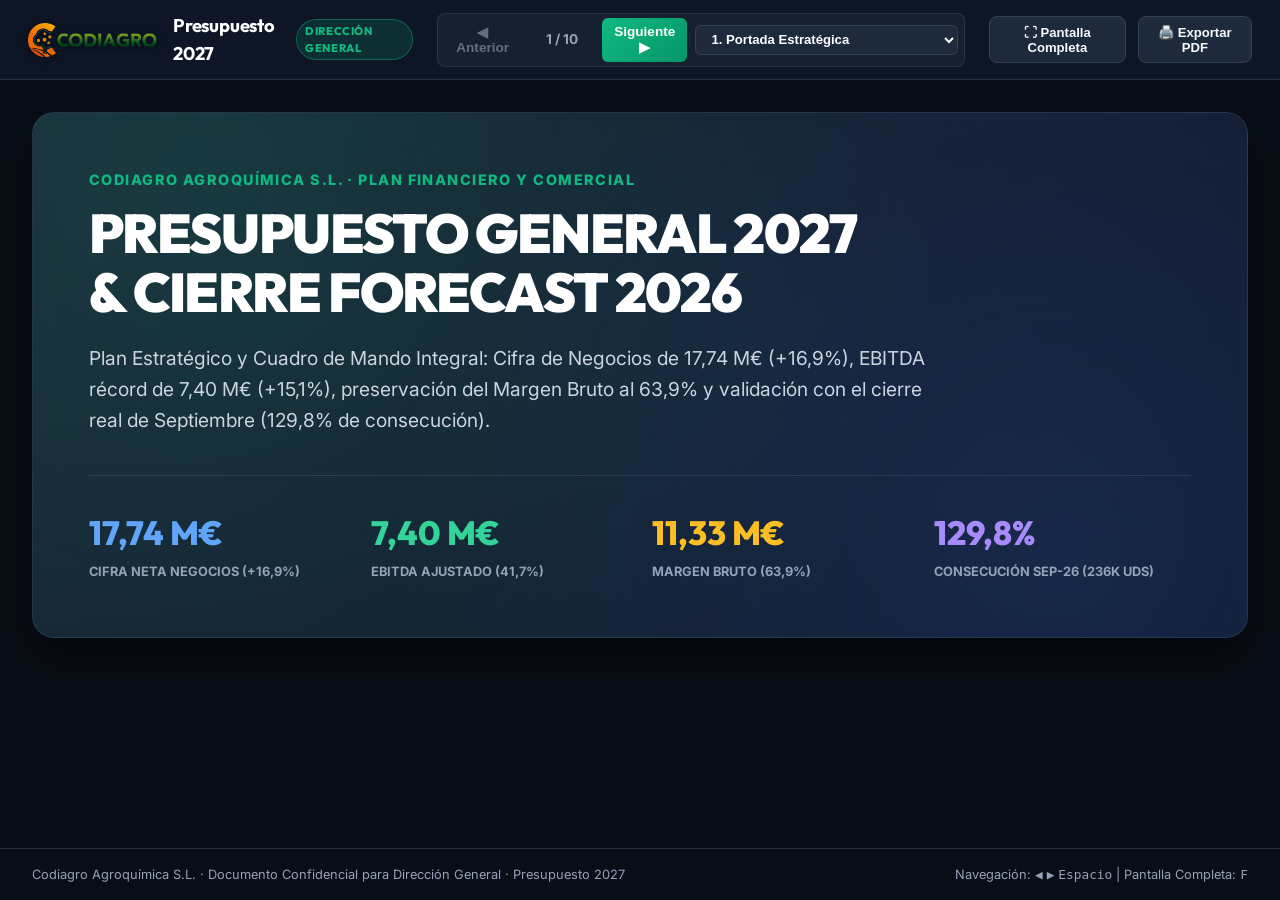
==== presentacion_presupuesto_2027/index.html @ a3226190 "Separar aplicacion de presentacion ejecutiva 2027 en proyecto independiente" ====
<!DOCTYPE html>
<html lang="es">
<head>
  <meta charset="utf-8">
  <meta name="viewport" content="width=device-width, initial-scale=1">
  <title>Codiagro · Presentación Presupuesto Estratégico 2027</title>
  <link rel="preconnect" href="https://fonts.googleapis.com">
  <link rel="preconnect" href="https://fonts.gstatic.com" crossorigin>
  <link href="https://fonts.googleapis.com/css2?family=Inter:wght@400;500;600;700;800&family=Outfit:wght@500;600;700;800;900&display=swap" rel="stylesheet">
  <link rel="stylesheet" href="styles.css">
  <script src="chart.umd.min.js"></script>
  <script>if (typeof Chart === 'undefined') { document.write('<script src="https://cdn.jsdelivr.net/npm/chart.js@4.4.1/dist/chart.umd.min.js"><\/script>'); }</script>
  <script src="presentation_data.js"></script>
</head>
<body>

  <!-- TOP NAVIGATION BAR -->
  <header class="navbar">
    <div class="nav-brand">
      <img src="codiagro_logo.png" alt="Codiagro" class="nav-logo" onerror="this.style.display='none'">
      <div class="nav-title-group">
        <h1>Presupuesto 2027 <span class="badge-tag">Dirección General</span></h1>
      </div>
    </div>

    <!-- SLIDE NAVIGATION CONTROLS -->
    <div class="nav-controls">
      <button class="btn-ctrl" id="btnPrev" onclick="navigateSlide(-1)">◀ Anterior</button>
      <span class="slide-counter" id="slideCounter">1 / 10</span>
      <button class="btn-ctrl btn-ctrl-accent" id="btnNext" onclick="navigateSlide(1)">Siguiente ▶</button>

      <select class="select-jump" id="selectSlide" onchange="goToSlide(parseInt(this.value))">
        <option value="1">1. Portada Estratégica</option>
        <option value="2">2. Resumen Ejecutivo (5 Pilares)</option>
        <option value="3">3. Cuadro P&L (2026 FC vs 2027 B)</option>
        <option value="4">4. Ventas por Comercial</option>
        <option value="5">5. Margen Bruto y COGS</option>
        <option value="6">6. Estructura Personal y OPEX</option>
        <option value="7">7. Conciliación Departamental</option>
        <option value="8">8. Validación Real (Cierre Sep-26)</option>
        <option value="9">9. Simulador de Sensibilidad</option>
        <option value="10">10. Conclusiones y Acuerdos</option>
      </select>
    </div>

    <!-- ACTIONS -->
    <div class="nav-actions">
      <button class="btn-action" onclick="toggleFullscreen()" title="Pantalla Completa (F)">⛶ Pantalla Completa</button>
      <button class="btn-action" onclick="window.print()" title="Imprimir / Guardar en PDF">🖨️ Exportar PDF</button>
    </div>
  </header>

  <!-- PRESENTATION MAIN STAGE -->
  <main class="presentation-container">

    <!-- ============================================== -->
    <!-- SLIDE 1: PORTADA -->
    <!-- ============================================== -->
    <section class="slide active" id="slide-1">
      <div class="hero-card">
        <div class="hero-kicker">Codiagro Agroquímica S.L. · Plan Financiero y Comercial</div>
        <h1 class="hero-title">PRESUPUESTO GENERAL 2027<br>& CIERRE FORECAST 2026</h1>
        <p class="hero-lead">
          Plan Estratégico y Cuadro de Mando Integral: Cifra de Negocios de 17,74 M€ (+16,9%), EBITDA récord de 7,40 M€ (+15,1%), preservación del Margen Bruto al 63,9% y validación con el cierre real de Septiembre (129,8% de consecución).
        </p>

        <div class="hero-stats">
          <div>
            <div class="stat-val" style="color: #60a5fa;">17,74 M€</div>
            <div class="stat-lbl">Cifra Neta Negocios (+16,9%)</div>
          </div>
          <div>
            <div class="stat-val" style="color: #34d399;">7,40 M€</div>
            <div class="stat-lbl">EBITDA Ajustado (41,7%)</div>
          </div>
          <div>
            <div class="stat-val" style="color: #fbbf24;">11,33 M€</div>
            <div class="stat-lbl">Margen Bruto (63,9%)</div>
          </div>
          <div>
            <div class="stat-val" style="color: #a78bfa;">129,8%</div>
            <div class="stat-lbl">Consecución Sep-26 (236k uds)</div>
          </div>
        </div>
      </div>
    </section>

    <!-- ============================================== -->
    <!-- SLIDE 2: RESUMEN EJECUTIVO (LOS 5 PILARES) -->
    <!-- ============================================== -->
    <section class="slide" id="slide-2">
      <div class="slide-header">
        <div class="slide-tagline">Síntesis Estratégica</div>
        <h2 class="slide-title">Los 5 Pilares del Presupuesto 2027</h2>
        <p class="slide-subtitle">Fundamentos del plan sometido a revisión y ratificación de Dirección General.</p>
      </div>

      <div class="grid-5">
        <div class="card highlight-blue">
          <div class="card-top">
            <span class="card-kicker">1. Crecimiento Top-Line</span>
          </div>
          <div class="card-number" style="color: #60a5fa;">17,74 M€</div>
          <span class="card-badge badge-blue">+16,9% (+2,56 M€)</span>
          <p class="card-text">
            Impulsado por mayor volumen (+10,3% en unidades) y mejora del mix hacia formulaciones bioestimulantes de alto valor añadido.
          </p>
        </div>

        <div class="card highlight-green">
          <div class="card-top">
            <span class="card-kicker">2. EBITDA Récord</span>
          </div>
          <div class="card-number" style="color: #34d399;">7,40 M€</div>
          <span class="card-badge badge-green">41,7% Margen</span>
          <p class="card-text">
            Beneficio operativo récord (+972 k€ vs 2026), blindando un margen operativo superior al 41% de ventas a pesar del contexto inflacionario.
          </p>
        </div>

        <div class="card highlight-amber">
          <div class="card-top">
            <span class="card-kicker">3. Margen Bruto Fuerte</span>
          </div>
          <div class="card-number" style="color: #fbbf24;">63,9%</div>
          <span class="card-badge badge-yellow">11,33 M€ Bruto</span>
          <p class="card-text">
            Absorción íntegra de la inflación de materias primas químicas (+4,5%) gracias a economías de escala y contratos marco de aprovisionamiento.
          </p>
        </div>

        <div class="card highlight-blue">
          <div class="card-top">
            <span class="card-kicker">4. Eficiencia Salarial</span>
          </div>
          <div class="card-number">12,6%</div>
          <span class="card-badge badge-blue">Personal/Ventas</span>
          <p class="card-text">
            Masa salarial (2,23 M€) con refuerzo comercial y fabril, mejorando su productividad al reducir su peso s/ventas del 13,2% (2026) al 12,6%.
          </p>
        </div>

        <div class="card highlight-green">
          <div class="card-top">
            <span class="card-kicker">5. Tracción Inmediata</span>
          </div>
          <div class="card-number" style="color: #34d399;">129,8%</div>
          <span class="card-badge badge-green">Cierre Sep-26</span>
          <p class="card-text">
            Septiembre cierra con 236.105 unidades pedidas frente a 181.966 presupuestadas (+29,8%), certificando la aceptación de mercado de las nuevas tarifas.
          </p>
        </div>
      </div>
    </section>

    <!-- ============================================== -->
    <!-- SLIDE 3: CUADRO GENERAL P&L -->
    <!-- ============================================== -->
    <section class="slide" id="slide-3">
      <div class="slide-header">
        <div class="slide-tagline">Estados Financieros Previsionales</div>
        <h2 class="slide-title">Cuenta de Resultados: Cierre 2026 Forecast vs Presupuesto 2027</h2>
        <p class="slide-subtitle">Comparativa completa de magnitudes clave según criterios del PGC.</p>
      </div>

      <div class="grid-2">
        <div class="table-wrapper">
          <table id="tablePnl">
            <thead>
              <tr>
                <th>Línea P&L (miles de €)</th>
                <th class="text-right">2026 FC</th>
                <th class="text-right">2027 B</th>
                <th class="text-right">Var (€)</th>
                <th class="text-right">Var (%)</th>
              </tr>
            </thead>
            <tbody>
              <!-- Injected by app.js -->
            </tbody>
          </table>
        </div>

        <div class="card">
          <div class="card-kicker" style="margin-bottom: 0.8rem;">Evolución de Magnitudes Operativas (€ '000)</div>
          <div class="chart-container">
            <canvas id="chartPnl"></canvas>
          </div>
        </div>
      </div>
    </section>

    <!-- ============================================== -->
    <!-- SLIDE 4: VENTAS POR COMERCIAL -->
    <!-- ============================================== -->
    <section class="slide" id="slide-4">
      <div class="slide-header">
        <div class="slide-tagline">Desempeño Comercial y Red de Ventas</div>
        <h2 class="slide-title">Objetivos Comerciales 2027: Desglose por Gestor y Zona</h2>
        <p class="slide-subtitle">Distribución del objetivo de 17,74 M€ entre los 7 gestores comerciales.</p>
      </div>

      <div class="grid-2">
        <div class="table-wrapper">
          <table id="tableComerciales">
            <thead>
              <tr>
                <th>Comercial</th>
                <th class="text-right">2026 (€)</th>
                <th class="text-right">2027 (€)</th>
                <th class="text-right">Var (€)</th>
                <th class="text-right">Var (Uds)</th>
                <th class="text-right">Cuota '27</th>
              </tr>
            </thead>
            <tbody>
              <!-- Injected by app.js -->
            </tbody>
          </table>
        </div>

        <div class="card">
          <div class="card-kicker" style="margin-bottom: 0.8rem;">Distribución de Cuota de Ventas 2027</div>
          <div class="chart-container">
            <canvas id="chartComerciales"></canvas>
          </div>
        </div>
      </div>
    </section>

    <!-- ============================================== -->
    <!-- SLIDE 5: MARGEN BRUTO Y COGS -->
    <!-- ============================================== -->
    <section class="slide" id="slide-5">
      <div class="slide-header">
        <div class="slide-tagline">Costes Industriales y Aprovisionamientos</div>
        <h2 class="slide-title">Estructura de COGS y Absorción de Costes Fabriles</h2>
        <p class="slide-subtitle">Generación de 11,33 M€ de Gross Profit frente al impacto inflacionario en materias primas.</p>
      </div>

      <div class="grid-2">
        <div class="grid-2" style="grid-column: span 1;">
          <div class="card highlight-blue">
            <div class="card-kicker">Materias Primas (601)</div>
            <div class="card-number" style="color: #60a5fa;">4,59 M€</div>
            <span class="card-badge badge-blue">25,85% de ventas</span>
            <p class="card-text">Formulaciones químicas y bioactivos (+4,5% inflación asumida en 2027).</p>
          </div>

          <div class="card highlight-green">
            <div class="card-kicker">Envases y Embalajes (602)</div>
            <div class="card-number" style="color: #34d399;">0,96 M€</div>
            <span class="card-badge badge-green">5,39% de ventas</span>
            <p class="card-text">Unificación de compras de bidones, garrafas y contenedores IBC.</p>
          </div>

          <div class="card">
            <div class="card-kicker">Etiquetas y Palets (602002/3)</div>
            <div class="card-number">0,32 M€</div>
            <span class="card-badge badge-blue">1,80% de ventas</span>
            <p class="card-text">Suministros auxiliares y consumibles logísticos en fábrica.</p>
          </div>

          <div class="card highlight-amber">
            <div class="card-kicker">Subcontratación Fabril (607)</div>
            <div class="card-number">0,55 M€</div>
            <span class="card-badge badge-yellow">3,08% de ventas</span>
            <p class="card-text">Refuerzo para absorber picos de envasado estacional en primavera.</p>
          </div>
        </div>

        <div class="card" style="display: flex; flex-direction: column; justify-content: center;">
          <div class="card-kicker" style="margin-bottom: 0.8rem;">Composición del Coste de Ventas 2027</div>
          <div class="chart-container">
            <canvas id="chartCogs"></canvas>
          </div>
          <div style="margin-top: 1rem; padding: 0.85rem; background: rgba(16, 185, 129, 0.1); border-radius: 8px; border: 1px solid rgba(16, 185, 129, 0.3);">
            <strong style="color: var(--accent);">Palanca de Rentabilidad:</strong> A pesar de la subida de costes unitarios, el Margen Bruto absoluto aumenta en <strong>+1,38 M€ (+13,9%)</strong> por el mayor volumen fabricado y vendido.
          </div>
        </div>
      </div>
    </section>

    <!-- ============================================== -->
    <!-- SLIDE 6: PERSONAL Y OPEX -->
    <!-- ============================================== -->
    <section class="slide" id="slide-6">
      <div class="slide-header">
        <div class="slide-tagline">Estructura Operativa y Eficiencia</div>
        <h2 class="slide-title">Gastos de Personal y OPEX de Estructura</h2>
        <p class="slide-subtitle">Racionalización y mejora de productividad sobre la cifra de ingresos.</p>
      </div>

      <div class="grid-3">
        <div class="card highlight-blue">
          <div class="card-kicker">Gastos de Personal</div>
          <div class="card-number" style="color: #60a5fa;">2,23 M€</div>
          <span class="card-badge badge-blue">12,56% s/ventas</span>
          <p class="card-text" style="margin-top: 0.85rem;">
            • Actualización de tablas según convenio de la industria química.<br>
            • Refuerzo de asistencia agronómica técnica a distribuidores.<br>
            • Nueva posición en envasado para absorber mayor cadencia fabril.<br>
            • <strong>Eficiencia:</strong> El peso sobre ventas mejora del 13,2% al 12,6%.
          </p>
        </div>

        <div class="card highlight-amber">
          <div class="card-kicker">Otros Gastos Operativos (OPEX)</div>
          <div class="card-number" style="color: #fbbf24;">2,01 M€</div>
          <span class="card-badge badge-yellow">11,33% s/ventas</span>
          <p class="card-text" style="margin-top: 0.85rem;">
            • Marketing y Ferias internacionales: 266 k€.<br>
            • Transporte nacional neto (Campillo / Sealine): 246 k€.<br>
            • Registros y tasas Regulatory: 234 k€.<br>
            • Mantenimiento y consumibles fábrica: 91 k€.<br>
            • Servicios profesionales, seguros y suministros.
          </p>
        </div>

        <div class="card highlight-green">
          <div class="card-kicker">Salvedad Transporte Exportación</div>
          <div class="card-number" style="color: #34d399;">305 k€</div>
          <span class="card-badge badge-green">Impacto Neto Neutro</span>
          <p class="card-text" style="margin-top: 0.85rem;">
            • Los fletes marítimos/aéreos de exportación se facturan íntegramente al cliente (cta. 700001624).<br>
            • Aparecen como 'Otros Ingresos' compensando exactamente el gasto logístico.<br>
            • <strong>Efecto en EBITDA: 0,00 €</strong> (Garantía de transparencia PGC).
          </p>
        </div>
      </div>
    </section>

    <!-- ============================================== -->
    <!-- SLIDE 7: CONCILIACIÓN DEPARTAMENTAL -->
    <!-- ============================================== -->
    <section class="slide" id="slide-7">
      <div class="slide-header">
        <div class="slide-tagline">Control Presupuestario y Auditoría</div>
        <h2 class="slide-title">Conciliación de Departamentos vs Criterio Contable PGC</h2>
        <p class="slide-subtitle">Alineación rigurosa de presupuestos funcionales con los estados contables anuales.</p>
      </div>

      <div class="table-wrapper">
        <table id="tableDeptos">
          <thead>
            <tr>
              <th>Departamento / Área</th>
              <th class="text-right">Presupuesto Depto (€)</th>
              <th class="text-right">Previsión P&L Contable (€)</th>
              <th class="text-right">Diferencia (€)</th>
              <th>Justificación Técnica / Criterio PGC</th>
            </tr>
          </thead>
          <tbody>
            <!-- Injected by app.js -->
          </tbody>
        </table>
      </div>
    </section>

    <!-- ============================================== -->
    <!-- SLIDE 8: VALIDACIÓN REAL (SEPTIEMBRE 2026) -->
    <!-- ============================================== -->
    <section class="slide" id="slide-8">
      <div class="slide-header">
        <div class="slide-tagline">Tracción Operativa Inmediata</div>
        <h2 class="slide-title">Validación Empírica: Cierre Real de Septiembre 2026</h2>
        <p class="slide-subtitle">Datos consolidados a fecha de corte 01/10/2026 demuestran la solidez de la demanda.</p>
      </div>

      <div class="grid-4" style="margin-bottom: 1.5rem;">
        <div class="card">
          <div class="card-kicker">Presupuesto Objetivo</div>
          <div class="card-number">181.966</div>
          <span class="card-badge badge-blue">Unidades Objetivo</span>
          <p class="card-text">Previsión original calculada sin sesgos.</p>
        </div>

        <div class="card highlight-green">
          <div class="card-kicker">Pedidos Totales</div>
          <div class="card-number" style="color: #34d399;">236.105</div>
          <span class="card-badge badge-green">+129,8% Consecución</span>
          <p class="card-text">+54.139 uds sobre el objetivo mensual.</p>
        </div>

        <div class="card highlight-blue">
          <div class="card-kicker">Servidas en Fábrica</div>
          <div class="card-number" style="color: #60a5fa;">200.331</div>
          <span class="card-badge badge-blue">84,8% Servido</span>
          <p class="card-text">35.774 uds en expedición inmediata.</p>
        </div>

        <div class="card highlight-green">
          <div class="card-kicker">Importe Facturado</div>
          <div class="card-number" style="color: #34d399;">735.161 €</div>
          <span class="card-badge badge-green">Neto Septiembre</span>
          <p class="card-text">Facturación consolidada del mes.</p>
        </div>
      </div>

      <div class="card">
        <div class="card-kicker" style="margin-bottom: 0.8rem;">Cumplimiento por Comercial en Septiembre (Uds Pedidas vs Previsión)</div>
        <div class="chart-container">
          <canvas id="chartSep"></canvas>
        </div>
      </div>
    </section>

    <!-- ============================================== -->
    <!-- SLIDE 9: SIMULADOR DE SENSIBILIDAD -->
    <!-- ============================================== -->
    <section class="slide" id="slide-9">
      <div class="slide-header">
        <div class="slide-tagline">Gestión de Riesgos y Escenarios</div>
        <h2 class="slide-title">Simulador de Sensibilidad en Tiempo Real</h2>
        <p class="slide-subtitle">Ajuste la variación de ingresos para observar el impacto dinámico en EBITDA y margen.</p>
      </div>

      <div class="sim-box">
        <div style="display: flex; justify-content: space-between; align-items: center;">
          <label for="simSlider" style="font-weight: 700; font-size: 1rem;">
            Desviación de Ventas vs Presupuesto Base:
          </label>
          <span id="sliderValDisplay" style="font-family: 'Outfit', sans-serif; font-size: 1.5rem; font-weight: 800; color: var(--accent);">
            0% (Escenario Base)
          </span>
        </div>
        <input type="range" min="-15" max="15" step="1" value="0" id="simSlider" class="sim-slider" oninput="updateScenarioSim(this.value)">
      </div>

      <div class="grid-3" style="margin-top: 1.5rem;">
        <div class="card highlight-blue">
          <div class="card-kicker">Cifra Neta de Ventas</div>
          <div class="card-number" id="simVentas" style="color: #60a5fa;">17,74 M€</div>
          <span class="card-badge badge-blue" id="simVentasTag">Base: 17,74 M€</span>
          <p class="card-text">Facturación neta ajustada según elasticidad comercial.</p>
        </div>

        <div class="card highlight-green">
          <div class="card-kicker">EBITDA Ajustado</div>
          <div class="card-number" id="simEbitda" style="color: #34d399;">7,40 M€</div>
          <span class="card-badge badge-green" id="simEbitdaTag">Base: 7,40 M€</span>
          <p class="card-text">Resultado operativo absorbiendo costes fijos y variables.</p>
        </div>

        <div class="card highlight-amber">
          <div class="card-kicker">% Margen EBITDA</div>
          <div class="card-number" id="simMargin" style="color: #fbbf24;">41,7%</div>
          <span class="card-badge badge-yellow" id="simMarginTag">Ratio Operativo</span>
          <p class="card-text">Resistencia operativa frente a oscilaciones de mercado.</p>
        </div>
      </div>
    </section>

    <!-- ============================================== -->
    <!-- SLIDE 10: CONCLUSIONES Y ACUERDOS -->
    <!-- ============================================== -->
    <section class="slide" id="slide-10">
      <div class="slide-header">
        <div class="slide-tagline">Gobernanza y Aprobación</div>
        <h2 class="slide-title">Decisiones Solicitadas a Dirección General</h2>
        <p class="slide-subtitle">Acuerdos clave requeridos para la ejecución oficial del ejercicio 2027.</p>
      </div>

      <div class="grid-3">
        <div class="card highlight-green">
          <div class="card-kicker" style="color: var(--accent);">1. Marco Financiero</div>
          <h3 style="font-size: 1.25rem; font-weight: 800; margin: 0.5rem 0;">Aprobación P&L 2027</h3>
          <p class="card-text">
            • Aprobación de la meta de <strong>17,74 M€</strong> de Cifra Neta de Negocios.<br><br>
            • Ratificación del objetivo de <strong>7,40 M€</strong> de EBITDA Ajustado (41,7%).<br><br>
            • Fijación del techo de gasto en compras de materias primas en <strong>6,41 M€</strong>.
          </p>
        </div>

        <div class="card highlight-blue">
          <div class="card-kicker" style="color: var(--primary);">2. Recursos y Estructura</div>
          <h3 style="font-size: 1.25rem; font-weight: 800; margin: 0.5rem 0;">Validación de Partidas</h3>
          <p class="card-text">
            • Autorización del presupuesto de personal de <strong>2,23 M€</strong> con refuerzo técnico.<br><br>
            • Dotación de <strong>266 k€</strong> para Marketing, ferias y fidelización.<br><br>
            • Validación de <strong>234 k€</strong> para Regulatory y registros internacionales.
          </p>
        </div>

        <div class="card">
          <div class="card-kicker" style="color: #cbd5e1;">3. Control y Seguimiento</div>
          <h3 style="font-size: 1.25rem; font-weight: 800; margin: 0.5rem 0;">Reporting Oficial</h3>
          <p class="card-text">
            • Implantación del sistema automatizado de seguimiento diario.<br><br>
            • Revisiones trimestrales con el equipo comercial (Rolling Forecast).<br><br>
            • Mantenimiento del criterio neutro de transporte exterior repercutido.
          </p>
        </div>
      </div>

      <div style="margin-top: 2.5rem; text-align: center;">
        <button class="btn-ctrl btn-ctrl-accent" style="padding: 0.85rem 2.5rem; font-size: 1.05rem;" onclick="goToSlide(1)">
          🔄 Reiniciar Presentación
        </button>
      </div>
    </section>

  </main>

  <!-- FOOTER -->
  <footer class="deck-footer">
    <div>
      Codiagro Agroquímica S.L. · Documento Confidencial para Dirección General · Presupuesto 2027
    </div>
    <div>
      Navegación: <kbd>◀</kbd> <kbd>▶</kbd> <kbd>Espacio</kbd> | Pantalla Completa: <kbd>F</kbd>
    </div>
  </footer>

  <script src="app.js"></script>
</body>
</html>
---- presentacion_presupuesto_2027/styles.css ----
:root {
  color-scheme: dark;
  --bg: #080c14;
  --surface: #0f172a;
  --card-bg: rgba(30, 41, 59, 0.75);
  --card-border: rgba(51, 65, 85, 0.6);
  --card-hover: rgba(51, 65, 85, 0.9);
  --ink: #f8fafc;
  --muted: #94a3b8;
  --accent: #10b981;
  --accent-glow: rgba(16, 185, 129, 0.25);
  --accent-gradient: linear-gradient(135deg, #10b981 0%, #059669 100%);
  --primary: #3b82f6;
  --primary-glow: rgba(59, 130, 246, 0.25);
  --primary-gradient: linear-gradient(135deg, #3b82f6 0%, #1d4ed8 100%);
  --warn: #f59e0b;
  --danger: #ef4444;
  --purple: #8b5cf6;
  --radius-sm: 8px;
  --radius-md: 14px;
  --radius-lg: 22px;
  --shadow: 0 12px 30px -8px rgba(0, 0, 0, 0.5);
}

* {
  box-sizing: border-box;
  margin: 0;
  padding: 0;
}

body {
  background-color: var(--bg);
  color: var(--ink);
  font-family: 'Inter', -apple-system, BlinkMacSystemFont, sans-serif;
  min-height: 100vh;
  display: flex;
  flex-direction: column;
  line-height: 1.5;
  overflow-x: hidden;
}

/* TOP NAVBAR */
.navbar {
  background: rgba(15, 23, 42, 0.9);
  backdrop-filter: blur(18px);
  border-bottom: 1px solid var(--card-border);
  padding: 0.75rem 1.75rem;
  position: sticky;
  top: 0;
  z-index: 1000;
  display: flex;
  justify-content: space-between;
  align-items: center;
  gap: 1.5rem;
}

.nav-brand {
  display: flex;
  align-items: center;
  gap: 1rem;
}

.nav-logo {
  height: 34px;
  filter: drop-shadow(0 2px 5px rgba(0,0,0,0.5));
}

.nav-title-group h1 {
  font-family: 'Outfit', sans-serif;
  font-size: 1.15rem;
  font-weight: 700;
  color: #ffffff;
  letter-spacing: -0.01em;
  display: flex;
  align-items: center;
  gap: 0.5rem;
}

.badge-tag {
  background: rgba(16, 185, 129, 0.15);
  border: 1px solid rgba(16, 185, 129, 0.4);
  color: var(--accent);
  padding: 0.15rem 0.55rem;
  border-radius: 9999px;
  font-size: 0.7rem;
  font-weight: 800;
  text-transform: uppercase;
  letter-spacing: 0.05em;
}

/* CONTROLS CENTER */
.nav-controls {
  display: flex;
  align-items: center;
  gap: 0.5rem;
  background: rgba(30, 41, 59, 0.6);
  padding: 0.25rem 0.4rem;
  border-radius: var(--radius-sm);
  border: 1px solid var(--card-border);
}

.btn-ctrl {
  background: transparent;
  border: none;
  color: var(--ink);
  padding: 0.4rem 0.75rem;
  border-radius: 6px;
  font-size: 0.85rem;
  font-weight: 600;
  cursor: pointer;
  display: inline-flex;
  align-items: center;
  gap: 0.35rem;
  transition: all 0.2s ease;
}

.btn-ctrl:hover:not(:disabled) {
  background: rgba(255, 255, 255, 0.1);
  color: #fff;
}

.btn-ctrl:disabled {
  opacity: 0.35;
  cursor: not-allowed;
}

.btn-ctrl-accent {
  background: var(--accent-gradient);
  color: #fff;
}

.btn-ctrl-accent:hover:not(:disabled) {
  box-shadow: 0 0 15px var(--accent-glow);
}

.slide-counter {
  font-size: 0.85rem;
  font-weight: 700;
  color: var(--muted);
  min-width: 65px;
  text-align: center;
  user-select: none;
}

.select-jump {
  background: #1e293b;
  border: 1px solid #334155;
  color: #fff;
  padding: 0.35rem 0.7rem;
  border-radius: 6px;
  font-size: 0.82rem;
  font-weight: 600;
  cursor: pointer;
  outline: none;
}

.select-jump:focus {
  border-color: var(--accent);
}

/* ACTIONS RIGHT */
.nav-actions {
  display: flex;
  align-items: center;
  gap: 0.75rem;
}

.btn-action {
  background: #1e293b;
  border: 1px solid #334155;
  color: var(--ink);
  padding: 0.45rem 0.85rem;
  border-radius: var(--radius-sm);
  font-size: 0.82rem;
  font-weight: 600;
  cursor: pointer;
  display: inline-flex;
  align-items: center;
  gap: 0.4rem;
  transition: all 0.2s;
  text-decoration: none;
}

.btn-action:hover {
  background: #334155;
  border-color: #475569;
}

/* MAIN STAGE */
.presentation-container {
  flex: 1;
  max-width: 1460px;
  width: 100%;
  margin: 0 auto;
  padding: 2rem 2rem 4rem;
  position: relative;
}

.slide {
  display: none;
  opacity: 0;
  transform: translateY(10px);
  transition: opacity 0.3s cubic-bezier(0.16, 1, 0.3, 1), transform 0.3s cubic-bezier(0.16, 1, 0.3, 1);
}

.slide.active {
  display: block;
  opacity: 1;
  transform: translateY(0);
}

/* SLIDE HEADINGS */
.slide-header {
  margin-bottom: 1.75rem;
}

.slide-tagline {
  font-size: 0.78rem;
  text-transform: uppercase;
  font-weight: 800;
  letter-spacing: 0.08em;
  color: var(--accent);
  margin-bottom: 0.3rem;
  display: flex;
  align-items: center;
  gap: 0.4rem;
}

.slide-title {
  font-family: 'Outfit', sans-serif;
  font-size: 2.1rem;
  font-weight: 800;
  letter-spacing: -0.025em;
  color: #ffffff;
  line-height: 1.15;
}

.slide-subtitle {
  font-size: 0.95rem;
  color: var(--muted);
  margin-top: 0.35rem;
}

/* GRIDS & CARDS */
.grid-2 {
  display: grid;
  grid-template-columns: repeat(2, 1fr);
  gap: 1.5rem;
}

.grid-3 {
  display: grid;
  grid-template-columns: repeat(3, 1fr);
  gap: 1.35rem;
}

.grid-4 {
  display: grid;
  grid-template-columns: repeat(4, 1fr);
  gap: 1.2rem;
}

.grid-5 {
  display: grid;
  grid-template-columns: repeat(5, 1fr);
  gap: 1.1rem;
}

.card {
  background: var(--card-bg);
  border: 1px solid var(--card-border);
  border-radius: var(--radius-md);
  padding: 1.35rem;
  backdrop-filter: blur(14px);
  box-shadow: var(--shadow);
  transition: transform 0.2s ease, border-color 0.2s ease, box-shadow 0.2s ease;
  position: relative;
  overflow: hidden;
}

.card:hover {
  border-color: rgba(59, 130, 246, 0.4);
  transform: translateY(-3px);
  box-shadow: 0 16px 36px -6px rgba(0,0,0,0.5);
}

.card.highlight-green {
  border-top: 4px solid var(--accent);
}

.card.highlight-blue {
  border-top: 4px solid var(--primary);
}

.card.highlight-amber {
  border-top: 4px solid var(--warn);
}

.card-top {
  display: flex;
  justify-content: space-between;
  align-items: center;
  margin-bottom: 0.6rem;
}

.card-kicker {
  font-size: 0.75rem;
  text-transform: uppercase;
  font-weight: 700;
  letter-spacing: 0.05em;
  color: var(--muted);
}

.card-number {
  font-family: 'Outfit', sans-serif;
  font-size: 2.2rem;
  font-weight: 800;
  color: #fff;
  line-height: 1.1;
  margin-bottom: 0.35rem;
}

.card-badge {
  display: inline-block;
  padding: 0.2rem 0.55rem;
  border-radius: 6px;
  font-size: 0.78rem;
  font-weight: 700;
}

.badge-green { background: rgba(16, 185, 129, 0.15); color: var(--accent); border: 1px solid rgba(16, 185, 129, 0.3); }
.badge-blue { background: rgba(59, 130, 246, 0.15); color: var(--primary); border: 1px solid rgba(59, 130, 246, 0.3); }
.badge-yellow { background: rgba(245, 158, 11, 0.15); color: var(--warn); border: 1px solid rgba(245, 158, 11, 0.3); }

.card-text {
  font-size: 0.88rem;
  color: #cbd5e1;
  line-height: 1.45;
  margin-top: 0.6rem;
}

/* TABLES */
.table-wrapper {
  background: var(--card-bg);
  border: 1px solid var(--card-border);
  border-radius: var(--radius-md);
  overflow: hidden;
  box-shadow: var(--shadow);
}

table {
  width: 100%;
  border-collapse: collapse;
  text-align: left;
  font-size: 0.88rem;
}

th {
  background: #0f172a;
  color: var(--muted);
  font-size: 0.75rem;
  text-transform: uppercase;
  letter-spacing: 0.06em;
  font-weight: 700;
  padding: 0.8rem 1rem;
  border-bottom: 1px solid var(--card-border);
}

td {
  padding: 0.75rem 1rem;
  border-bottom: 1px solid rgba(51, 65, 85, 0.35);
  color: #cbd5e1;
}

tr:hover td {
  background: rgba(51, 65, 85, 0.25);
}

.tr-bold td {
  font-weight: 700;
  color: #ffffff;
}

.tr-total td {
  background: #0b1120 !important;
  font-weight: 800;
  color: #fff;
  border-top: 2px solid var(--card-border);
}

.text-right { text-align: right; }
.text-center { text-align: center; }
.txt-green { color: var(--accent); font-weight: 700; }
.txt-red { color: var(--danger); font-weight: 700; }
.txt-blue { color: var(--primary); font-weight: 700; }

/* CHARTS */
.chart-container {
  position: relative;
  height: 330px;
  width: 100%;
}

/* COVER SLIDE SPECIAL */
.hero-card {
  background: radial-gradient(circle at 15% 15%, rgba(16, 185, 129, 0.15) 0%, transparent 65%),
              radial-gradient(circle at 85% 85%, rgba(59, 130, 246, 0.15) 0%, transparent 60%),
              linear-gradient(135deg, rgba(30, 41, 59, 0.9) 0%, rgba(15, 23, 42, 0.95) 100%);
  border: 1px solid var(--card-border);
  border-radius: var(--radius-lg);
  padding: 3.5rem 3.5rem;
  box-shadow: 0 20px 45px -10px rgba(0, 0, 0, 0.6);
  position: relative;
}

.hero-kicker {
  font-size: 0.9rem;
  font-weight: 800;
  color: var(--accent);
  text-transform: uppercase;
  letter-spacing: 0.1em;
  margin-bottom: 0.8rem;
}

.hero-title {
  font-family: 'Outfit', sans-serif;
  font-size: 3.4rem;
  font-weight: 900;
  color: #ffffff;
  line-height: 1.1;
  letter-spacing: -0.03em;
  margin-bottom: 1.25rem;
}

.hero-lead {
  font-size: 1.2rem;
  color: #cbd5e1;
  max-width: 860px;
  line-height: 1.6;
  margin-bottom: 2.5rem;
}

.hero-stats {
  display: grid;
  grid-template-columns: repeat(4, 1fr);
  gap: 1.5rem;
  padding-top: 2rem;
  border-top: 1px solid rgba(255, 255, 255, 0.1);
}

.stat-val {
  font-family: 'Outfit', sans-serif;
  font-size: 2.1rem;
  font-weight: 800;
  color: #fff;
}

.stat-lbl {
  font-size: 0.8rem;
  color: var(--muted);
  text-transform: uppercase;
  font-weight: 700;
  margin-top: 0.2rem;
}

/* SENSITIVITY SLIDER */
.sim-box {
  background: rgba(15, 23, 42, 0.7);
  border: 1px solid var(--card-border);
  border-radius: var(--radius-md);
  padding: 1.5rem;
  margin-top: 1.25rem;
}

.sim-slider {
  width: 100%;
  accent-color: var(--accent);
  cursor: pointer;
  margin: 1rem 0;
}

/* FOOTER */
.deck-footer {
  margin-top: auto;
  border-top: 1px solid var(--card-border);
  padding: 1rem 2rem;
  display: flex;
  justify-content: space-between;
  align-items: center;
  font-size: 0.8rem;
  color: var(--muted);
  background: #090d16;
}

/* PRINT STYLES */
@media print {
  .navbar, .deck-footer, .nav-controls { display: none !important; }
  body { background: #fff !important; color: #000 !important; }
  .presentation-container { max-width: 100% !important; padding: 0 !important; }
  .slide { display: block !important; opacity: 1 !important; page-break-after: always; margin-bottom: 3rem; }
  .card, .table-wrapper, .hero-card { background: #fff !important; border: 1px solid #ccc !important; box-shadow: none !important; }
  th { background: #f0f0f0 !important; color: #000 !important; }
  td, .card-text, .hero-lead { color: #222 !important; }
  .slide-title, .hero-title, .card-number, .stat-val { color: #000 !important; }
}
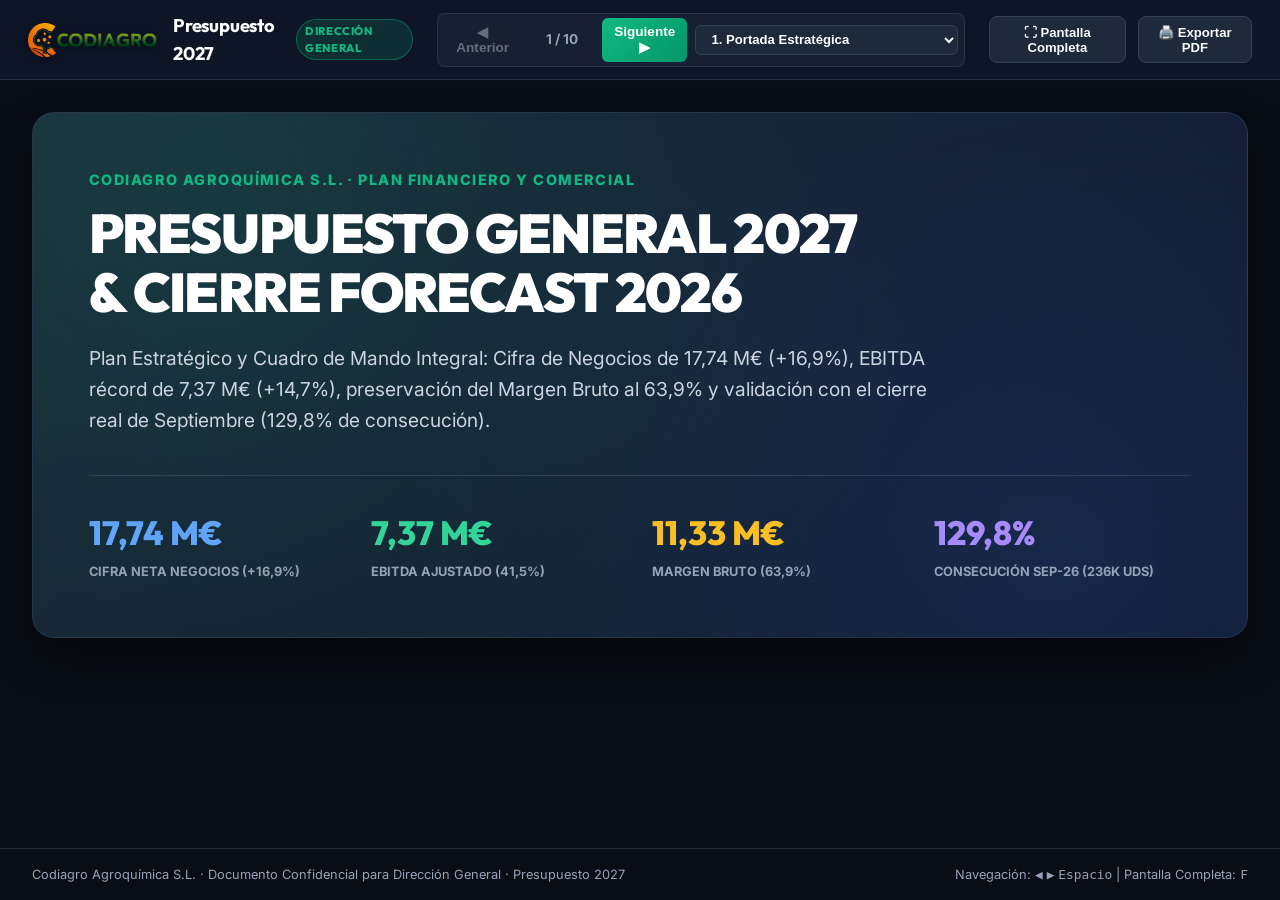
==== commit 2c64d9a7: "Actualizar cuentas de formacion (53.215e) y gastos de comerciales con estacionalidad mensual" ====
--- a/presentacion_presupuesto_2027/index.html
+++ b/presentacion_presupuesto_2027/index.html
@@ -61,7 +61,7 @@
         <div class="hero-kicker">Codiagro Agroquímica S.L. · Plan Financiero y Comercial</div>
         <h1 class="hero-title">PRESUPUESTO GENERAL 2027<br>& CIERRE FORECAST 2026</h1>
         <p class="hero-lead">
-          Plan Estratégico y Cuadro de Mando Integral: Cifra de Negocios de 17,74 M€ (+16,9%), EBITDA récord de 7,40 M€ (+15,1%), preservación del Margen Bruto al 63,9% y validación con el cierre real de Septiembre (129,8% de consecución).
+          Plan Estratégico y Cuadro de Mando Integral: Cifra de Negocios de 17,74 M€ (+16,9%), EBITDA récord de 7,37 M€ (+14,7%), preservación del Margen Bruto al 63,9% y validación con el cierre real de Septiembre (129,8% de consecución).
         </p>
 
         <div class="hero-stats">
@@ -70,8 +70,8 @@
             <div class="stat-lbl">Cifra Neta Negocios (+16,9%)</div>
           </div>
           <div>
-            <div class="stat-val" style="color: #34d399;">7,40 M€</div>
-            <div class="stat-lbl">EBITDA Ajustado (41,7%)</div>
+            <div class="stat-val" style="color: #34d399;">7,37 M€</div>
+            <div class="stat-lbl">EBITDA Ajustado (41,5%)</div>
           </div>
           <div>
             <div class="stat-val" style="color: #fbbf24;">11,33 M€</div>
@@ -111,10 +111,10 @@
           <div class="card-top">
             <span class="card-kicker">2. EBITDA Récord</span>
           </div>
-          <div class="card-number" style="color: #34d399;">7,40 M€</div>
-          <span class="card-badge badge-green">41,7% Margen</span>
-          <p class="card-text">
-            Beneficio operativo récord (+972 k€ vs 2026), blindando un margen operativo superior al 41% de ventas a pesar del contexto inflacionario.
+          <div class="card-number" style="color: #34d399;">7,37 M€</div>
+          <span class="card-badge badge-green">41,5% Margen</span>
+          <p class="card-text">
+            Beneficio operativo récord (+945 k€ vs 2026), blindando un margen operativo superior al 41,5% de ventas a pesar del contexto inflacionario y el refuerzo en formación.
           </p>
         </div>
 
@@ -306,14 +306,13 @@
 
         <div class="card highlight-amber">
           <div class="card-kicker">Otros Gastos Operativos (OPEX)</div>
-          <div class="card-number" style="color: #fbbf24;">2,01 M€</div>
-          <span class="card-badge badge-yellow">11,33% s/ventas</span>
+          <div class="card-number" style="color: #fbbf24;">2,04 M€</div>
+          <span class="card-badge badge-yellow">11,49% s/ventas</span>
           <p class="card-text" style="margin-top: 0.85rem;">
-            • Marketing y Ferias internacionales: 266 k€.<br>
-            • Transporte nacional neto (Campillo / Sealine): 246 k€.<br>
-            • Registros y tasas Regulatory: 234 k€.<br>
-            • Mantenimiento y consumibles fábrica: 91 k€.<br>
-            • Servicios profesionales, seguros y suministros.
+            • Formación no bonificada: 53.215 € (4.435 €/mes lineales).<br>
+            • Gastos comerciales: 92.400 € (Pere, Ricardo y García 2.000 €/m; Javier 1.200 €/m; Irene y Pedro 600 €/m; Ago 50%, Ene/Dic 75%).<br>
+            • Marketing y Ferias: 266 k€ | Regulatory: 234 k€ | Transporte neto: 246 k€.<br>
+            • Mantenimiento y consumibles fábrica: 91 k€.
           </p>
         </div>
 
@@ -438,14 +437,14 @@
 
         <div class="card highlight-green">
           <div class="card-kicker">EBITDA Ajustado</div>
-          <div class="card-number" id="simEbitda" style="color: #34d399;">7,40 M€</div>
-          <span class="card-badge badge-green" id="simEbitdaTag">Base: 7,40 M€</span>
+          <div class="card-number" id="simEbitda" style="color: #34d399;">7,37 M€</div>
+          <span class="card-badge badge-green" id="simEbitdaTag">Base: 7,37 M€</span>
           <p class="card-text">Resultado operativo absorbiendo costes fijos y variables.</p>
         </div>
 
         <div class="card highlight-amber">
           <div class="card-kicker">% Margen EBITDA</div>
-          <div class="card-number" id="simMargin" style="color: #fbbf24;">41,7%</div>
+          <div class="card-number" id="simMargin" style="color: #fbbf24;">41,5%</div>
           <span class="card-badge badge-yellow" id="simMarginTag">Ratio Operativo</span>
           <p class="card-text">Resistencia operativa frente a oscilaciones de mercado.</p>
         </div>
@@ -468,7 +467,7 @@
           <h3 style="font-size: 1.25rem; font-weight: 800; margin: 0.5rem 0;">Aprobación P&L 2027</h3>
           <p class="card-text">
             • Aprobación de la meta de <strong>17,74 M€</strong> de Cifra Neta de Negocios.<br><br>
-            • Ratificación del objetivo de <strong>7,40 M€</strong> de EBITDA Ajustado (41,7%).<br><br>
+            • Ratificación del objetivo de <strong>7,37 M€</strong> de EBITDA Ajustado (41,5%).<br><br>
             • Fijación del techo de gasto en compras de materias primas en <strong>6,41 M€</strong>.
           </p>
         </div>
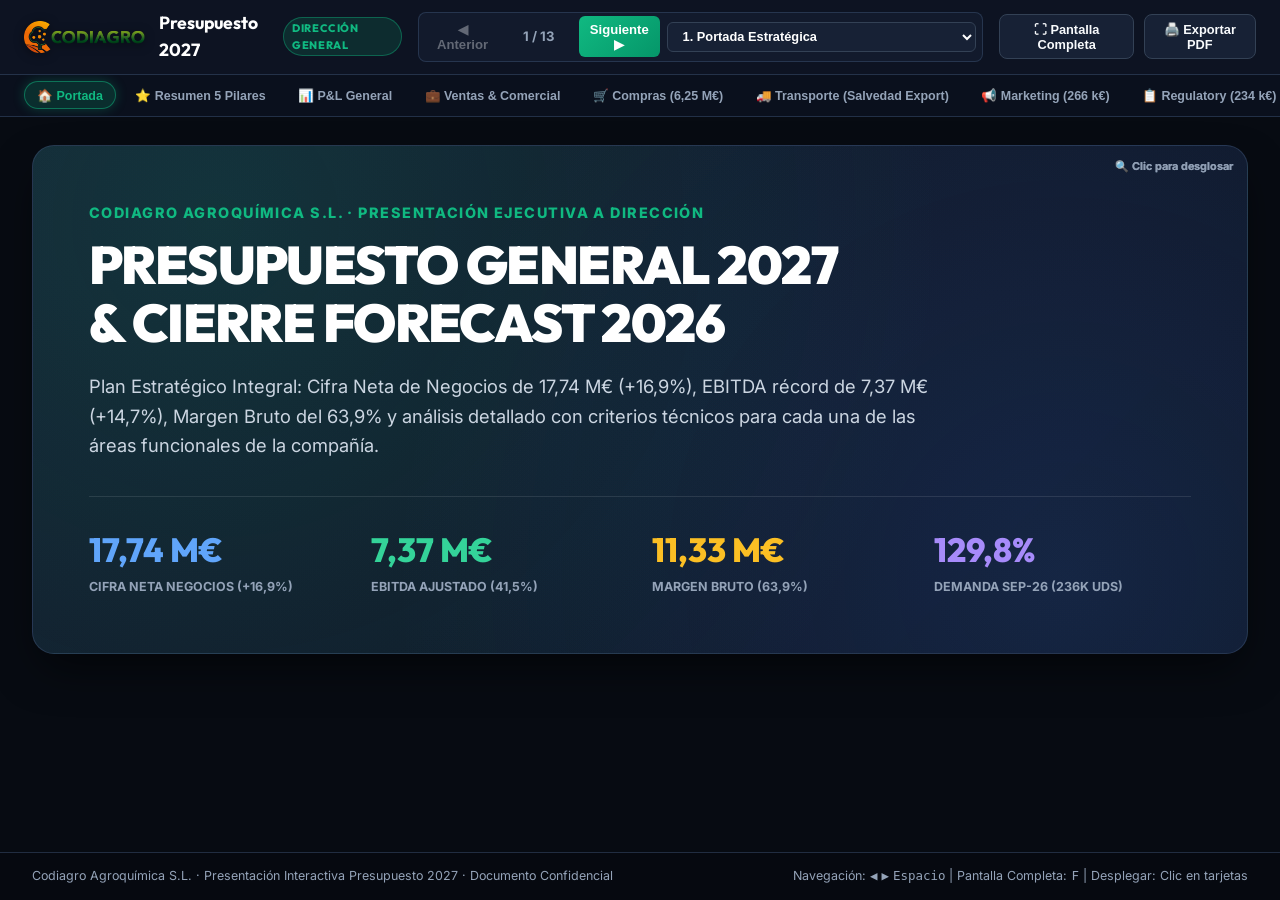
==== commit 7622d9aa: "feat(presentacion): interactividad completa con tarjetas clicables, modales de desglose, acordeones " ====
--- a/presentacion_presupuesto_2027/index.html
+++ b/presentacion_presupuesto_2027/index.html
@@ -3,7 +3,7 @@
 <head>
   <meta charset="utf-8">
   <meta name="viewport" content="width=device-width, initial-scale=1">
-  <title>Codiagro · Presentación Presupuesto Estratégico 2027</title>
+  <title>Codiagro · Presentación Interactiva Presupuesto 2027</title>
   <link rel="preconnect" href="https://fonts.googleapis.com">
   <link rel="preconnect" href="https://fonts.gstatic.com" crossorigin>
   <link href="https://fonts.googleapis.com/css2?family=Inter:wght@400;500;600;700;800&family=Outfit:wght@500;600;700;800;900&display=swap" rel="stylesheet">
@@ -14,7 +14,7 @@
 </head>
 <body>
 
-  <!-- TOP NAVIGATION BAR -->
+  <!-- TOP BRAND NAVBAR -->
   <header class="navbar">
     <div class="nav-brand">
       <img src="codiagro_logo.png" alt="Codiagro" class="nav-logo" onerror="this.style.display='none'">
@@ -23,33 +23,53 @@
       </div>
     </div>
 
-    <!-- SLIDE NAVIGATION CONTROLS -->
+    <!-- CONTROLS -->
     <div class="nav-controls">
       <button class="btn-ctrl" id="btnPrev" onclick="navigateSlide(-1)">◀ Anterior</button>
-      <span class="slide-counter" id="slideCounter">1 / 10</span>
+      <span class="slide-counter" id="slideCounter">1 / 13</span>
       <button class="btn-ctrl btn-ctrl-accent" id="btnNext" onclick="navigateSlide(1)">Siguiente ▶</button>
 
       <select class="select-jump" id="selectSlide" onchange="goToSlide(parseInt(this.value))">
         <option value="1">1. Portada Estratégica</option>
         <option value="2">2. Resumen Ejecutivo (5 Pilares)</option>
-        <option value="3">3. Cuadro P&L (2026 FC vs 2027 B)</option>
-        <option value="4">4. Ventas por Comercial</option>
-        <option value="5">5. Margen Bruto y COGS</option>
-        <option value="6">6. Estructura Personal y OPEX</option>
-        <option value="7">7. Conciliación Departamental</option>
-        <option value="8">8. Validación Real (Cierre Sep-26)</option>
-        <option value="9">9. Simulador de Sensibilidad</option>
-        <option value="10">10. Conclusiones y Acuerdos</option>
+        <option value="3">3. Cuenta de Resultados P&L (Interactiva)</option>
+        <option value="4">4. Área 1: Ventas y Red Comercial</option>
+        <option value="5">5. Área 2: Compras y Aprovisionamientos</option>
+        <option value="6">6. Área 3: Transporte y Logística (Salvedad)</option>
+        <option value="7">7. Área 4: Marketing y Comunicación</option>
+        <option value="8">8. Área 5: Regulatory, Registros y Marcas</option>
+        <option value="9">9. Área 6: Mantenimiento y Fábrica</option>
+        <option value="10">10. Área 7: Personal y Formación (53k€)</option>
+        <option value="11">11. Validación Real: Cierre Sep-26</option>
+        <option value="12">12. Simulador Dinámico de Sensibilidad</option>
+        <option value="13">13. Conclusiones y Acuerdos</option>
       </select>
     </div>
 
     <!-- ACTIONS -->
     <div class="nav-actions">
       <button class="btn-action" onclick="toggleFullscreen()" title="Pantalla Completa (F)">⛶ Pantalla Completa</button>
-      <button class="btn-action" onclick="window.print()" title="Imprimir / Guardar en PDF">🖨️ Exportar PDF</button>
+      <button class="btn-action" onclick="window.print()" title="Imprimir / Exportar a PDF">🖨️ Exportar PDF</button>
     </div>
   </header>
 
+  <!-- SUBNAV AREA DIRECT LINKS BAR -->
+  <nav class="area-subnav">
+    <button class="area-tab active" data-slide="1" onclick="goToSlide(1)">🏠 Portada</button>
+    <button class="area-tab" data-slide="2" onclick="goToSlide(2)">⭐ Resumen 5 Pilares</button>
+    <button class="area-tab" data-slide="3" onclick="goToSlide(3)">📊 P&L General</button>
+    <button class="area-tab" data-slide="4" onclick="goToSlide(4)">💼 Ventas & Comercial</button>
+    <button class="area-tab" data-slide="5" onclick="goToSlide(5)">🛒 Compras (6,25 M€)</button>
+    <button class="area-tab" data-slide="6" onclick="goToSlide(6)">🚚 Transporte (Salvedad Export)</button>
+    <button class="area-tab" data-slide="7" onclick="goToSlide(7)">📢 Marketing (266 k€)</button>
+    <button class="area-tab" data-slide="8" onclick="goToSlide(8)">📋 Regulatory (234 k€)</button>
+    <button class="area-tab" data-slide="9" onclick="goToSlide(9)">🔧 Mantenimiento (91 k€)</button>
+    <button class="area-tab" data-slide="10" onclick="goToSlide(10)">👥 Personal & Formación</button>
+    <button class="area-tab" data-slide="11" onclick="goToSlide(11)">⏱️ Cierre Sep-26</button>
+    <button class="area-tab" data-slide="12" onclick="goToSlide(12)">🎛️ Simulador</button>
+    <button class="area-tab" data-slide="13" onclick="goToSlide(13)">⚖️ Acuerdos</button>
+  </nav>
+
   <!-- PRESENTATION MAIN STAGE -->
   <main class="presentation-container">
 
@@ -58,28 +78,28 @@
     <!-- ============================================== -->
     <section class="slide active" id="slide-1">
       <div class="hero-card">
-        <div class="hero-kicker">Codiagro Agroquímica S.L. · Plan Financiero y Comercial</div>
+        <div class="hero-kicker">Codiagro Agroquímica S.L. · Presentación Ejecutiva a Dirección</div>
         <h1 class="hero-title">PRESUPUESTO GENERAL 2027<br>& CIERRE FORECAST 2026</h1>
         <p class="hero-lead">
-          Plan Estratégico y Cuadro de Mando Integral: Cifra de Negocios de 17,74 M€ (+16,9%), EBITDA récord de 7,37 M€ (+14,7%), preservación del Margen Bruto al 63,9% y validación con el cierre real de Septiembre (129,8% de consecución).
+          Plan Estratégico Integral: Cifra Neta de Negocios de 17,74 M€ (+16,9%), EBITDA récord de 7,37 M€ (+14,7%), Margen Bruto del 63,9% y análisis detallado con criterios técnicos para cada una de las áreas funcionales de la compañía.
         </p>
 
         <div class="hero-stats">
-          <div>
+          <div class="card-clickable" onclick="goToSlide(4)">
             <div class="stat-val" style="color: #60a5fa;">17,74 M€</div>
             <div class="stat-lbl">Cifra Neta Negocios (+16,9%)</div>
           </div>
-          <div>
+          <div class="card-clickable" onclick="goToSlide(3)">
             <div class="stat-val" style="color: #34d399;">7,37 M€</div>
             <div class="stat-lbl">EBITDA Ajustado (41,5%)</div>
           </div>
-          <div>
+          <div class="card-clickable" onclick="goToSlide(5)">
             <div class="stat-val" style="color: #fbbf24;">11,33 M€</div>
             <div class="stat-lbl">Margen Bruto (63,9%)</div>
           </div>
-          <div>
+          <div class="card-clickable" onclick="goToSlide(11)">
             <div class="stat-val" style="color: #a78bfa;">129,8%</div>
-            <div class="stat-lbl">Consecución Sep-26 (236k uds)</div>
+            <div class="stat-lbl">Demanda Sep-26 (236k uds)</div>
           </div>
         </div>
       </div>
@@ -90,64 +110,66 @@
     <!-- ============================================== -->
     <section class="slide" id="slide-2">
       <div class="slide-header">
-        <div class="slide-tagline">Síntesis Estratégica</div>
-        <h2 class="slide-title">Los 5 Pilares del Presupuesto 2027</h2>
-        <p class="slide-subtitle">Fundamentos del plan sometido a revisión y ratificación de Dirección General.</p>
+        <div>
+          <div class="slide-tagline">Síntesis Estratégica</div>
+          <h2 class="slide-title">Los 5 Pilares del Presupuesto 2027</h2>
+          <p class="slide-subtitle">Pinche en cualquier tarjeta para profundizar directamente en el presupuesto del área correspondiente.</p>
+        </div>
       </div>
 
       <div class="grid-5">
-        <div class="card highlight-blue">
+        <div class="card highlight-blue card-clickable" onclick="goToSlide(4)">
           <div class="card-top">
-            <span class="card-kicker">1. Crecimiento Top-Line</span>
+            <span class="card-kicker">1. Ventas & Comercial</span>
           </div>
           <div class="card-number" style="color: #60a5fa;">17,74 M€</div>
           <span class="card-badge badge-blue">+16,9% (+2,56 M€)</span>
           <p class="card-text">
-            Impulsado por mayor volumen (+10,3% en unidades) y mejora del mix hacia formulaciones bioestimulantes de alto valor añadido.
+            Crecimiento en volumen (+10,3% uds) y consolidación del mix bioestimulante de alto margen unitario.
           </p>
         </div>
 
-        <div class="card highlight-green">
+        <div class="card highlight-green card-clickable" onclick="goToSlide(3)">
           <div class="card-top">
             <span class="card-kicker">2. EBITDA Récord</span>
           </div>
           <div class="card-number" style="color: #34d399;">7,37 M€</div>
           <span class="card-badge badge-green">41,5% Margen</span>
           <p class="card-text">
-            Beneficio operativo récord (+945 k€ vs 2026), blindando un margen operativo superior al 41,5% de ventas a pesar del contexto inflacionario y el refuerzo en formación.
+            Crecimiento de +945 k€ en EBITDA, absorbiendo costes inflacionarios e inversión récord en formación técnica.
           </p>
         </div>
 
-        <div class="card highlight-amber">
+        <div class="card highlight-amber card-clickable" onclick="goToSlide(5)">
           <div class="card-top">
             <span class="card-kicker">3. Margen Bruto Fuerte</span>
           </div>
           <div class="card-number" style="color: #fbbf24;">63,9%</div>
           <span class="card-badge badge-yellow">11,33 M€ Bruto</span>
           <p class="card-text">
-            Absorción íntegra de la inflación de materias primas químicas (+4,5%) gracias a economías de escala y contratos marco de aprovisionamiento.
+            Absorción íntegra de la inflación de materias primas (+4,5%) por economías de escala y contratos marco de aprovisionamiento.
           </p>
         </div>
 
-        <div class="card highlight-blue">
+        <div class="card highlight-blue card-clickable" onclick="goToSlide(10)">
           <div class="card-top">
-            <span class="card-kicker">4. Eficiencia Salarial</span>
+            <span class="card-kicker">4. Eficiencia OPEX</span>
           </div>
           <div class="card-number">12,6%</div>
           <span class="card-badge badge-blue">Personal/Ventas</span>
           <p class="card-text">
-            Masa salarial (2,23 M€) con refuerzo comercial y fabril, mejorando su productividad al reducir su peso s/ventas del 13,2% (2026) al 12,6%.
+            La masa salarial (2,23 M€) baja su peso s/ventas del 13,2% al 12,6%. Dotación de 53.215 € en formación técnica.
           </p>
         </div>
 
-        <div class="card highlight-green">
+        <div class="card highlight-green card-clickable" onclick="goToSlide(11)">
           <div class="card-top">
             <span class="card-kicker">5. Tracción Inmediata</span>
           </div>
           <div class="card-number" style="color: #34d399;">129,8%</div>
           <span class="card-badge badge-green">Cierre Sep-26</span>
           <p class="card-text">
-            Septiembre cierra con 236.105 unidades pedidas frente a 181.966 presupuestadas (+29,8%), certificando la aceptación de mercado de las nuevas tarifas.
+            Cierre real de Septiembre con 236.105 unidades (+29,8% sobre previsión), validando empíricamente la demanda.
           </p>
         </div>
       </div>
@@ -158,9 +180,17 @@
     <!-- ============================================== -->
     <section class="slide" id="slide-3">
       <div class="slide-header">
-        <div class="slide-tagline">Estados Financieros Previsionales</div>
-        <h2 class="slide-title">Cuenta de Resultados: Cierre 2026 Forecast vs Presupuesto 2027</h2>
-        <p class="slide-subtitle">Comparativa completa de magnitudes clave según criterios del PGC.</p>
+        <div>
+          <div class="slide-tagline">Estados Financieros Previsionales PGC</div>
+          <h2 class="slide-title">Cuenta de Resultados: Cierre 2026 Forecast vs Presupuesto 2027</h2>
+          <p class="slide-subtitle">Pinche en las líneas destacadas en azul para saltar al presupuesto detallado de cada área.</p>
+        </div>
+        <div class="slide-toolbar">
+          <button class="btn-pill-sm" onclick="goToSlide(4)">Ver Ventas</button>
+          <button class="btn-pill-sm" onclick="goToSlide(5)">Ver Compras</button>
+          <button class="btn-pill-sm" onclick="goToSlide(6)">Ver Transporte</button>
+          <button class="btn-pill-sm" onclick="goToSlide(10)">Ver Personal</button>
+        </div>
       </div>
 
       <div class="grid-2">
@@ -176,7 +206,7 @@
               </tr>
             </thead>
             <tbody>
-              <!-- Injected by app.js -->
+              <!-- Dynamic Rows with links -->
             </tbody>
           </table>
         </div>
@@ -191,13 +221,49 @@
     </section>
 
     <!-- ============================================== -->
-    <!-- SLIDE 4: VENTAS POR COMERCIAL -->
+    <!-- SLIDE 4: ÁREA 1 - VENTAS Y RED COMERCIAL -->
     <!-- ============================================== -->
     <section class="slide" id="slide-4">
       <div class="slide-header">
-        <div class="slide-tagline">Desempeño Comercial y Red de Ventas</div>
-        <h2 class="slide-title">Objetivos Comerciales 2027: Desglose por Gestor y Zona</h2>
-        <p class="slide-subtitle">Distribución del objetivo de 17,74 M€ entre los 7 gestores comerciales.</p>
+        <div>
+          <div class="slide-tagline">Área 1 · Dirección Comercial</div>
+          <h2 class="slide-title">Presupuesto de Ventas y Desempeño Comercial</h2>
+          <p class="slide-subtitle">Plan de 17,74 M€ (+16,9% en facturación, +10,3% en unidades) y dotación de gastos comerciales.</p>
+        </div>
+        <div class="slide-toolbar">
+          <button class="btn-pill-sm" onclick="toggleAllAccordions('slide-4', true)">Expandir Todo</button>
+          <button class="btn-pill-sm" onclick="toggleAllAccordions('slide-4', false)">Plegar Todo</button>
+        </div>
+      </div>
+
+      <div class="grid-4" style="margin-bottom: 1.25rem;">
+        <div class="card highlight-blue card-clickable" onclick="openDrilldownModal('comercial', 'García')">
+          <div class="card-kicker">García (Centro-Sur)</div>
+          <div class="card-number" style="color: #60a5fa;">6,72 M€</div>
+          <span class="card-badge badge-blue">37,9% Cuota · +14,9%</span>
+          <p class="card-text">Gastos comerciales asignados: 22.000 € anuales (2.000 €/m base).</p>
+        </div>
+
+        <div class="card highlight-green card-clickable" onclick="openDrilldownModal('comercial', 'Ricardo')">
+          <div class="card-kicker">Ricardo (Levante)</div>
+          <div class="card-number" style="color: #34d399;">4,40 M€</div>
+          <span class="card-badge badge-green">24,8% Cuota · +15,2%</span>
+          <p class="card-text">Gastos comerciales asignados: 22.000 € anuales (2.000 €/m base).</p>
+        </div>
+
+        <div class="card highlight-amber card-clickable" onclick="openDrilldownModal('comercial', 'Mehmet')">
+          <div class="card-kicker">Mehmet (Exportación)</div>
+          <div class="card-number" style="color: #fbbf24;">2,17 M€</div>
+          <span class="card-badge badge-yellow">12,2% Cuota · +18,6%</span>
+          <p class="card-text">Mayor aceleración relativa internacional (+13,8% en volumen de uds).</p>
+        </div>
+
+        <div class="card highlight-purple card-clickable" onclick="openDrilldownModal('comercial', 'Resto')">
+          <div class="card-kicker">Red Comercial Resto</div>
+          <div class="card-number" style="color: #a78bfa;">4,45 M€</div>
+          <span class="card-badge badge-blue">Pedro, Irene, Javier, Alfonso</span>
+          <p class="card-text">Gastos asignados: Javier (13,2k€), Irene (6,6k€), Pedro (6,6k€).</p>
+        </div>
       </div>
 
       <div class="grid-2">
@@ -205,181 +271,648 @@
           <table id="tableComerciales">
             <thead>
               <tr>
-                <th>Comercial</th>
+                <th>Comercial / Zona</th>
                 <th class="text-right">2026 (€)</th>
                 <th class="text-right">2027 (€)</th>
                 <th class="text-right">Var (€)</th>
-                <th class="text-right">Var (Uds)</th>
-                <th class="text-right">Cuota '27</th>
+                <th class="text-right">Gastos Red</th>
               </tr>
             </thead>
             <tbody>
-              <!-- Injected by app.js -->
+              <!-- Dynamic rows -->
             </tbody>
           </table>
         </div>
 
         <div class="card">
-          <div class="card-kicker" style="margin-bottom: 0.8rem;">Distribución de Cuota de Ventas 2027</div>
+          <div class="card-kicker" style="margin-bottom: 0.8rem;">Reparto de Cuota Comercial 2027</div>
           <div class="chart-container">
             <canvas id="chartComerciales"></canvas>
           </div>
         </div>
       </div>
-    </section>
-
-    <!-- ============================================== -->
-    <!-- SLIDE 5: MARGEN BRUTO Y COGS -->
+
+      <!-- ACCORDION CRITERIA -->
+      <div class="accordion-group">
+        <div class="accordion-item open">
+          <div class="accordion-header" onclick="toggleAccordion(this)">
+            <span>📌 Criterios Técnicos y Normas Aplicadas en Ventas y Gastos de Red</span>
+            <span class="accordion-icon">▶</span>
+          </div>
+          <div class="accordion-body">
+            <p style="color: #cbd5e1; font-size: 0.88rem; line-height: 1.6;">
+              <strong>1. Sin sesgos de aplanamiento:</strong> El presupuesto de unidades respeta la previsión agronómica original (+5,2% en unidades originales sin factores reductores).<br>
+              <strong>2. Efecto Mix de Precios:</strong> El crecimiento en valor (+16,9%) supera al de unidades (+10,3%) por mayor tracción de bioestimulantes y especialidades formuladas.<br>
+              <strong>3. Regla Estacional de Gastos Comerciales:</strong> Cantidades mensuales exactas: Pere Porta, Ricardo Pérez y García a 2.000 €/m; Javier Paredes a 1.200 €/m; Irene y Pedro Medina a 600 €/m. <strong>Excepciones aplicadas:</strong> Agosto al 50%, Enero y Diciembre al 75% (equivalente a 11 meses exactos; coste total de red: 95.922 €).
+            </p>
+          </div>
+        </div>
+
+        <div class="accordion-item">
+          <div class="accordion-header" onclick="toggleAccordion(this)">
+            <span>🎯 Estrategia Comercial 2027: Mix de Bioestimulación y Foco de Exportación</span>
+            <span class="accordion-icon">▶</span>
+          </div>
+          <div class="accordion-body">
+            <p style="color: #cbd5e1; font-size: 0.88rem; line-height: 1.6;">
+              <strong>• Mix de Alto Valor Añadido:</strong> Crecimiento focalizado en bioestimulantes y formulaciones de residuo cero con mayor margen unitario, superando el crecimiento en volumen físico (+16,9% valor vs +10,3% unidades).<br>
+              <strong>• Expansión Internacional:</strong> Liderada por Mehmet con incremento proyectado del +18,6% en facturación exterior (2,17 M€), consolidando cuota en Turquía, LATAM y Norte de África.<br>
+              <strong>• Concentración de Cuota:</strong> García (6,72 M€) y Ricardo (4,40 M€) representan conjuntamente el 62,7% de la cifra global de ventas.
+            </p>
+          </div>
+        </div>
+      </div>
+    </section>
+
+    <!-- ============================================== -->
+    <!-- SLIDE 5: ÁREA 2 - COMPRAS Y APROVISIONAMIENTOS -->
     <!-- ============================================== -->
     <section class="slide" id="slide-5">
       <div class="slide-header">
-        <div class="slide-tagline">Costes Industriales y Aprovisionamientos</div>
-        <h2 class="slide-title">Estructura de COGS y Absorción de Costes Fabriles</h2>
-        <p class="slide-subtitle">Generación de 11,33 M€ de Gross Profit frente al impacto inflacionario en materias primas.</p>
+        <div>
+          <div class="slide-tagline">Área 2 · Dirección de Compras e Industrial</div>
+          <h2 class="slide-title">Presupuesto de Compras y Aprovisionamientos</h2>
+          <p class="slide-subtitle">Presupuesto departamental de 6,25 M€ (6,04 M€ en P&L tras regularización de stocks).</p>
+        </div>
+        <div class="slide-toolbar">
+          <button class="btn-pill-sm" onclick="toggleAllAccordions('slide-5', true)">Expandir Todo</button>
+          <button class="btn-pill-sm" onclick="toggleAllAccordions('slide-5', false)">Plegar Todo</button>
+        </div>
+      </div>
+
+      <div class="grid-4" style="margin-bottom: 1.25rem;">
+        <div class="card highlight-blue card-clickable" onclick="openDrilldownModal('compras', 'Materias Primas')">
+          <div class="card-kicker">Materias Primas Formuladas</div>
+          <div class="card-number" style="color: #60a5fa;">4,59 M€</div>
+          <span class="card-badge badge-blue">73,3% Compras · 25,85% s/vtas</span>
+          <p class="card-text">Hipótesis de inflación del +4,5% incluida para formulaciones químicas.</p>
+        </div>
+
+        <div class="card highlight-green card-clickable" onclick="openDrilldownModal('compras', 'Envases')">
+          <div class="card-kicker">Envases y Embalajes</div>
+          <div class="card-number" style="color: #34d399;">0,96 M€</div>
+          <span class="card-badge badge-green">15,3% Compras · 5,39% s/vtas</span>
+          <p class="card-text">Bidones, garrafas y contenedores IBC unificados.</p>
+        </div>
+
+        <div class="card highlight-amber card-clickable" onclick="openDrilldownModal('compras', 'Subcontratacion')">
+          <div class="card-kicker">Subcontratación Fabril</div>
+          <div class="card-number" style="color: #fbbf24;">0,55 M€</div>
+          <span class="card-badge badge-yellow">8,7% Compras</span>
+          <p class="card-text">Apoyo exterior en envasado para absorber picos en primavera.</p>
+        </div>
+
+        <div class="card highlight-purple card-clickable" onclick="openDrilldownModal('compras', 'Etiquetas')">
+          <div class="card-kicker">Etiquetas y Palets</div>
+          <div class="card-number" style="color: #a78bfa;">0,17 M€</div>
+          <span class="card-badge badge-blue">2,7% Compras</span>
+          <p class="card-text">Consumibles auxiliares y palets homologados exportación.</p>
+        </div>
       </div>
 
       <div class="grid-2">
-        <div class="grid-2" style="grid-column: span 1;">
-          <div class="card highlight-blue">
-            <div class="card-kicker">Materias Primas (601)</div>
-            <div class="card-number" style="color: #60a5fa;">4,59 M€</div>
-            <span class="card-badge badge-blue">25,85% de ventas</span>
-            <p class="card-text">Formulaciones químicas y bioactivos (+4,5% inflación asumida en 2027).</p>
-          </div>
-
-          <div class="card highlight-green">
-            <div class="card-kicker">Envases y Embalajes (602)</div>
-            <div class="card-number" style="color: #34d399;">0,96 M€</div>
-            <span class="card-badge badge-green">5,39% de ventas</span>
-            <p class="card-text">Unificación de compras de bidones, garrafas y contenedores IBC.</p>
-          </div>
-
-          <div class="card">
-            <div class="card-kicker">Etiquetas y Palets (602002/3)</div>
-            <div class="card-number">0,32 M€</div>
-            <span class="card-badge badge-blue">1,80% de ventas</span>
-            <p class="card-text">Suministros auxiliares y consumibles logísticos en fábrica.</p>
-          </div>
-
-          <div class="card highlight-amber">
-            <div class="card-kicker">Subcontratación Fabril (607)</div>
-            <div class="card-number">0,55 M€</div>
-            <span class="card-badge badge-yellow">3,08% de ventas</span>
-            <p class="card-text">Refuerzo para absorber picos de envasado estacional en primavera.</p>
-          </div>
-        </div>
-
-        <div class="card" style="display: flex; flex-direction: column; justify-content: center;">
-          <div class="card-kicker" style="margin-bottom: 0.8rem;">Composición del Coste de Ventas 2027</div>
+        <div class="card">
+          <div class="card-kicker" style="margin-bottom: 0.8rem;">Curva Mensual de Aprovisionamientos 2027 (€)</div>
+          <div class="chart-container">
+            <canvas id="chartComprasMensual"></canvas>
+          </div>
+        </div>
+
+        <div class="card">
+          <div class="card-kicker" style="margin-bottom: 0.8rem;">Distribución de Coste de Aprovisionamientos</div>
           <div class="chart-container">
             <canvas id="chartCogs"></canvas>
           </div>
-          <div style="margin-top: 1rem; padding: 0.85rem; background: rgba(16, 185, 129, 0.1); border-radius: 8px; border: 1px solid rgba(16, 185, 129, 0.3);">
-            <strong style="color: var(--accent);">Palanca de Rentabilidad:</strong> A pesar de la subida de costes unitarios, el Margen Bruto absoluto aumenta en <strong>+1,38 M€ (+13,9%)</strong> por el mayor volumen fabricado y vendido.
-          </div>
-        </div>
-      </div>
-    </section>
-
-    <!-- ============================================== -->
-    <!-- SLIDE 6: PERSONAL Y OPEX -->
+        </div>
+      </div>
+
+      <!-- ACCORDION CRITERIA -->
+      <div class="accordion-group">
+        <div class="accordion-item open">
+          <div class="accordion-header" onclick="toggleAccordion(this)">
+            <span>📌 Criterios de Aprovisionamiento y Conciliación con Cuenta P&L</span>
+            <span class="accordion-icon">▶</span>
+          </div>
+          <div class="accordion-body">
+            <p style="color: #cbd5e1; font-size: 0.88rem; line-height: 1.6;">
+              <strong>• Stock de Seguridad:</strong> Compras netas planificadas deduciendo el stock inicial disponible; la subpartida FILM incorpora las necesidades mensuales de FILMPR.<br>
+              <strong>• Conciliación PGC (+217 k€):</strong> El departamento presupuesta 6.254.129 € en compras mientras que la cuenta de resultados refleja un consumo de 6.036.996 €; la diferencia de 217.133 € corresponde al colchón de inventarios de seguridad para garantizar suministro continuo en campaña.<br>
+              <strong>• Contratos marco:</strong> Coberturas anticipadas en materias primas para blindar el primer semestre contra oscilaciones de mercado.
+            </p>
+          </div>
+        </div>
+
+        <div class="accordion-item">
+          <div class="accordion-header" onclick="toggleAccordion(this)">
+            <span>📦 Coberturas Financieras de Materias Primas y Acuerdos de Suministro</span>
+            <span class="accordion-icon">▶</span>
+          </div>
+          <div class="accordion-body">
+            <p style="color: #cbd5e1; font-size: 0.88rem; line-height: 1.6;">
+              <strong>• Cláusulas de Cobertura en Formulación:</strong> Cierre de contratos marco anuales con proveedores clave de micronutrientes y quelatos para fijar precios en el primer semestre y amortiguar la inflación del +4,5%.<br>
+              <strong>• Unificación de Envases (956 k€):</strong> Licitación conjunta de garrafas de 5L/20L y bidones de 200L, reduciendo el coste unitario por palet.<br>
+              <strong>• Colchón de Existencias (217 k€):</strong> Mantenimiento de un stock de seguridad estratégico equivalente a 30 días de producción para prevenir roturas de suministro en campaña agrícola.
+            </p>
+          </div>
+        </div>
+      </div>
+    </section>
+
+    <!-- ============================================== -->
+    <!-- SLIDE 6: ÁREA 3 - TRANSPORTE Y LOGÍSTICA -->
     <!-- ============================================== -->
     <section class="slide" id="slide-6">
       <div class="slide-header">
-        <div class="slide-tagline">Estructura Operativa y Eficiencia</div>
-        <h2 class="slide-title">Gastos de Personal y OPEX de Estructura</h2>
-        <p class="slide-subtitle">Racionalización y mejora de productividad sobre la cifra de ingresos.</p>
-      </div>
-
-      <div class="grid-3">
-        <div class="card highlight-blue">
-          <div class="card-kicker">Gastos de Personal</div>
+        <div>
+          <div class="slide-tagline">Área 3 · Logística y Distribución</div>
+          <h2 class="slide-title">Presupuesto de Transportes: Salvedad de Neutralidad</h2>
+          <p class="slide-subtitle">Gasto neto asumido por Codiagro de 245.670 € (Exportación de 305 k€ 100% repercutida).</p>
+        </div>
+        <div class="slide-toolbar">
+          <button class="btn-pill-sm" onclick="toggleAllAccordions('slide-6', true)">Expandir Todo</button>
+          <button class="btn-pill-sm" onclick="toggleAllAccordions('slide-6', false)">Plegar Todo</button>
+        </div>
+      </div>
+
+      <div class="grid-3" style="margin-bottom: 1.25rem;">
+        <div class="card highlight-blue card-clickable" onclick="openDrilldownModal('transporte', 'Nacional')">
+          <div class="card-kicker">Transporte Nacional (Península)</div>
+          <div class="card-number" style="color: #60a5fa;">166,47 k€</div>
+          <span class="card-badge badge-blue">Operador: Campillo Palmera</span>
+          <p class="card-text">Rutas optimizadas agrupadas con entregas en 24/48h.</p>
+        </div>
+
+        <div class="card highlight-amber card-clickable" onclick="openDrilldownModal('transporte', 'Canarias')">
+          <div class="card-kicker">Transporte Insular (Canarias)</div>
+          <div class="card-number" style="color: #fbbf24;">79,20 k€</div>
+          <span class="card-badge badge-yellow">Operador: Sealine</span>
+          <p class="card-text">Fletes marítimos con salidas semanales programadas.</p>
+        </div>
+
+        <div class="card highlight-green card-clickable" onclick="openDrilldownModal('transporte', 'Export')">
+          <div class="card-kicker">Salvedad Exportación Repercutida</div>
+          <div class="card-number" style="color: #34d399;">305,22 k€</div>
+          <span class="card-badge badge-green">Impacto EBITDA: 0,00 €</span>
+          <p class="card-text">Facturado íntegramente al cliente exterior en factura 700001624.</p>
+        </div>
+      </div>
+
+      <div class="card">
+        <div class="card-kicker" style="margin-bottom: 0.8rem;">Calendario Mensual de Transporte: Gasto Asumido vs Repercutido (€)</div>
+        <div class="chart-container">
+          <canvas id="chartTransporte"></canvas>
+        </div>
+      </div>
+
+      <!-- ACCORDION CRITERIA -->
+      <div class="accordion-group">
+        <div class="accordion-item open">
+          <div class="accordion-header" onclick="toggleAccordion(this)">
+            <span>📌 Justificación Contable y Dictamen de Auditoría en Transportes</span>
+            <span class="accordion-icon">▶</span>
+          </div>
+          <div class="accordion-body">
+            <p style="color: #cbd5e1; font-size: 0.88rem; line-height: 1.6;">
+              <strong>• Neutralidad de Fletes Internacionales:</strong> Los 305.223,30 € presupuestados para fletes marítimos/aéreos hacia mercados exteriores no constituyen coste neto para Codiagro; se cobran al importador en la misma factura de venta comercial. Por tanto, su efecto en EBITDA es nulo.<br>
+              <strong>• Techo de Gasto Operativo Real:</strong> El único gasto logístico operativo de Codiagro asciende a <strong>245.670,44 €</strong>.<br>
+              <strong>• Picos de distribución:</strong> Mayor intensidad en mayo (32,7 k€) y noviembre (26,3 k€) coincidiendo con tratamientos de pre-cosecha.
+            </p>
+          </div>
+        </div>
+
+        <div class="accordion-item">
+          <div class="accordion-header" onclick="toggleAccordion(this)">
+            <span>🚢 Convenios con Operadores Logísticos y Rutas Marítimas</span>
+            <span class="accordion-icon">▶</span>
+          </div>
+          <div class="accordion-body">
+            <p style="color: #cbd5e1; font-size: 0.88rem; line-height: 1.6;">
+              <strong>• Campillo Palmera (Península, 166,5 k€):</strong> Envíos consolidados con entrega garantizada en 24/48 horas para distribución peninsular y Portugal.<br>
+              <strong>• Sealine (Canarias, 79,2 k€):</strong> Salidas marítimas semanales regulares desde puertos levantinos y andaluces con tarifas pactadas por contenedor paletizado.<br>
+              <strong>• Repercusión Comercial 100% Export (305,2 k€):</strong> Facturación directa al cliente en factura 700001624, garantizando que el coste de flete internacional no diluya el margen neto de la empresa.
+            </p>
+          </div>
+        </div>
+      </div>
+    </section>
+
+    <!-- ============================================== -->
+    <!-- SLIDE 7: ÁREA 4 - MARKETING Y COMUNICACIÓN -->
+    <!-- ============================================== -->
+    <section class="slide" id="slide-7">
+      <div class="slide-header">
+        <div>
+          <div class="slide-tagline">Área 4 · Marketing y Posicionamiento</div>
+          <h2 class="slide-title">Presupuesto de Marketing y Comunicación</h2>
+          <p class="slide-subtitle">Plan estratégico de 266.072 € enfocado en bioestimulación, ferias y apoyo a distribuidores.</p>
+        </div>
+        <div class="slide-toolbar">
+          <button class="btn-pill-sm" onclick="toggleAllAccordions('slide-7', true)">Expandir Todo</button>
+          <button class="btn-pill-sm" onclick="toggleAllAccordions('slide-7', false)">Plegar Todo</button>
+        </div>
+      </div>
+
+      <div class="grid-4" style="margin-bottom: 1.25rem;">
+        <div class="card highlight-blue card-clickable" onclick="openDrilldownModal('marketing', 'Ferias y Congresos Internacionales')">
+          <div class="card-kicker">Ferias y Congresos</div>
+          <div class="card-number" style="color: #60a5fa;">78,5 k€</div>
+          <span class="card-badge badge-blue">Stand propio Fruit Attraction</span>
+          <p class="card-text">Presencia de marca de primer nivel y foros internacionales.</p>
+        </div>
+
+        <div class="card highlight-green card-clickable" onclick="openDrilldownModal('marketing', 'Campañas Comerciales Clientes A y B')">
+          <div class="card-kicker">Campañas Clientes A / B</div>
+          <div class="card-number" style="color: #34d399;">94,2 k€</div>
+          <span class="card-badge badge-green">Co-marketing y fidelización</span>
+          <p class="card-text">Incentivos y jornadas de campo conjuntas con distribución.</p>
+        </div>
+
+        <div class="card highlight-amber card-clickable" onclick="openDrilldownModal('marketing', 'Material Promocional y Catálogos Técnicos')">
+          <div class="card-kicker">Material Promocional y Guías</div>
+          <div class="card-number" style="color: #fbbf24;">48,4 k€</div>
+          <span class="card-badge badge-yellow">Catálogos Técnicos</span>
+          <p class="card-text">Publicaciones agronómicas, fichas de cultivo y merchandising.</p>
+        </div>
+
+        <div class="card highlight-purple card-clickable" onclick="openDrilldownModal('marketing', 'Publicidad Digital y Medios Sectoriales')">
+          <div class="card-kicker">Publicidad y Medios</div>
+          <div class="card-number" style="color: #a78bfa;">45,0 k€</div>
+          <span class="card-badge badge-blue">Prensa y Digital</span>
+          <p class="card-text">Campañas en revistas agrícolas y posicionamiento digital.</p>
+        </div>
+      </div>
+
+      <div class="grid-2">
+        <div class="table-wrapper">
+          <table id="tableMarketing">
+            <thead>
+              <tr>
+                <th>Cta Contable</th>
+                <th>Partida de Marketing</th>
+                <th class="text-right">Importe (€)</th>
+                <th class="text-right">% Cuota</th>
+              </tr>
+            </thead>
+            <tbody>
+              <!-- Dynamic rows -->
+            </tbody>
+          </table>
+        </div>
+
+        <div class="card">
+          <div class="card-kicker" style="margin-bottom: 0.8rem;">Reparto de Inversión en Marketing 2027</div>
+          <div class="chart-container">
+            <canvas id="chartMarketing"></canvas>
+          </div>
+        </div>
+      </div>
+
+      <!-- ACCORDION CRITERIA -->
+      <div class="accordion-group">
+        <div class="accordion-item open">
+          <div class="accordion-header" onclick="toggleAccordion(this)">
+            <span>📌 Criterio de Reclasificación Contable y Centralización en Marketing</span>
+            <span class="accordion-icon">▶</span>
+          </div>
+          <div class="accordion-body">
+            <p style="color: #cbd5e1; font-size: 0.88rem; line-height: 1.6;">
+              <strong>• Unificación de Partidas Dispersas:</strong> Históricamente parte de los costes de eventos, material comercial y promociones se imputaban en subcuentas varias de servicios generales (49,7 k€ en P&L previo).<br>
+              <strong>• Dirección de Marketing Centralizada:</strong> El presupuesto de 266.072 € consolida de forma transparente todas las partidas destinadas a construir marca y traccionar ventas para los 7 comerciales.<br>
+              <strong>• Estacionalidad de Ejecución:</strong> Foco de inversión en Q1 (lanzamientos de primavera) y Q3 (preparación y reserva de espacio en Fruit Attraction Madrid).
+            </p>
+          </div>
+        </div>
+
+        <div class="accordion-item">
+          <div class="accordion-header" onclick="toggleAccordion(this)">
+            <span>📢 Plan de Ferias (Fruit Attraction Madrid) y Co-Marketing Clientes A/B</span>
+            <span class="accordion-icon">▶</span>
+          </div>
+          <div class="accordion-body">
+            <p style="color: #cbd5e1; font-size: 0.88rem; line-height: 1.6;">
+              <strong>• Fruit Attraction Madrid (65 k€):</strong> Stand corporativo propio de diseño en pabellón de nutrición vegetal, punto neurálgico para reuniones con importadores internacionales y grandes distribuidores nacionales.<br>
+              <strong>• Planes de Co-Marketing (94,2 k€):</strong> Financiación compartida de jornadas de campo, charlas formativas para agricultores y campañas en puntos de venta para distribuidores estratégicos.<br>
+              <strong>• Publicaciones Técnicas (48,4 k€):</strong> Guías agronómicas de abonado por cultivo, dosieres de bioestimulación y merchandising técnico para la red de ventas.
+            </p>
+          </div>
+        </div>
+      </div>
+    </section>
+
+    <!-- ============================================== -->
+    <!-- SLIDE 8: ÁREA 5 - REGULATORY, REGISTROS Y MARCAS -->
+    <!-- ============================================== -->
+    <section class="slide" id="slide-8">
+      <div class="slide-header">
+        <div>
+          <div class="slide-tagline">Área 5 · Cumplimiento Normativo y Registros</div>
+          <h2 class="slide-title">Presupuesto de Regulatory: Marcas y Medio Ambiente</h2>
+          <p class="slide-subtitle">Presupuesto de 233.918 € con 16.300 € activables en Balance (Inmovilizado Intangible).</p>
+        </div>
+        <div class="slide-toolbar">
+          <button class="btn-pill-sm" onclick="toggleAllAccordions('slide-8', true)">Expandir Todo</button>
+          <button class="btn-pill-sm" onclick="toggleAllAccordions('slide-8', false)">Plegar Todo</button>
+        </div>
+      </div>
+
+      <div class="grid-3" style="margin-bottom: 1.25rem;">
+        <div class="card highlight-blue card-clickable" onclick="openDrilldownModal('regulatory', 'Retirada y Gestión de Residuos')">
+          <div class="card-kicker">Retirada y Gestión de Residuos</div>
+          <div class="card-number" style="color: #60a5fa;">34,0 k€</div>
+          <span class="card-badge badge-blue">Cta 629000007</span>
+          <p class="card-text">Gestores autorizados de residuos químicos peligrosos y no peligrosos.</p>
+        </div>
+
+        <div class="card highlight-green card-clickable" onclick="openDrilldownModal('regulatory', 'Registro Marcas UE / Int. Capitalizable')">
+          <div class="card-kicker">Marcas UE e Internacionales</div>
+          <div class="card-number" style="color: #34d399;">82,5 k€</div>
+          <span class="card-badge badge-green">16,3 k€ en Cta 203 (Balance)</span>
+          <p class="card-text">Protección de patentes, fórmulas exclusivas y marcas comunitarias.</p>
+        </div>
+
+        <div class="card highlight-amber card-clickable" onclick="openDrilldownModal('regulatory', 'Certificaciones Ecológicas (BCS ÖKO)')">
+          <div class="card-kicker">Certificaciones Eco y AEVAE</div>
+          <div class="card-number" style="color: #fbbf24;">26,6 k€</div>
+          <span class="card-badge badge-yellow">BCS ÖKO + Reciclaje</span>
+          <p class="card-text">Habilitación anual de la gama BIO y economía circular.</p>
+        </div>
+      </div>
+
+      <div class="grid-2">
+        <div class="table-wrapper">
+          <table id="tableRegulatory">
+            <thead>
+              <tr>
+                <th>Cta Contable</th>
+                <th>Concepto Normativo</th>
+                <th class="text-right">Importe (€)</th>
+                <th>Tratamiento PGC</th>
+              </tr>
+            </thead>
+            <tbody>
+              <!-- Dynamic rows -->
+            </tbody>
+          </table>
+        </div>
+
+        <div class="card">
+          <div class="card-kicker" style="margin-bottom: 0.8rem;">Estructura de Gasto Regulatory 2027</div>
+          <div class="chart-container">
+            <canvas id="chartRegulatory"></canvas>
+          </div>
+        </div>
+      </div>
+
+      <!-- ACCORDION CRITERIA -->
+      <div class="accordion-group">
+        <div class="accordion-item open">
+          <div class="accordion-header" onclick="toggleAccordion(this)">
+            <span>📌 Criterios PGC: Activación de Inmovilizado Intangible (Mejora de EBITDA)</span>
+            <span class="accordion-icon">▶</span>
+          </div>
+          <div class="accordion-body">
+            <p style="color: #cbd5e1; font-size: 0.88rem; line-height: 1.6;">
+              <strong>• Cumplimiento NRV 5ª y 6ª del PGC:</strong> Los registros de nuevas marcas en la UE y países de exportación (como Codiorgan en Guatemala y Biorad en Europa) generan derechos legales de exclusividad de explotación comercial plurianual. Por tanto, <strong>16.300 €</strong> se capitalizan en la cuenta 203000000 (Inmovilizado Intangible), amortizándose linealmente a 10 años.<br>
+              <strong>• Impacto Contable Positivo:</strong> Esta activación libera gasto operativo corriente, mejorando directamente el EBITDA de la compañía en 16.300 €.<br>
+              <strong>• Gastos Corrientes Obligatorios:</strong> Se mantienen como gasto en el ejercicio las tasas anuales de AEVAE (11,4 k€), analíticas externas de laboratorio y las inspecciones de certificación ecológica BCS.
+            </p>
+          </div>
+        </div>
+
+        <div class="accordion-item">
+          <div class="accordion-header" onclick="toggleAccordion(this)">
+            <span>🌱 Normativa Medioambiental AEVAE, Certificaciones BCS ÖKO y Ensayos EBE</span>
+            <span class="accordion-icon">▶</span>
+          </div>
+          <div class="accordion-body">
+            <p style="color: #cbd5e1; font-size: 0.88rem; line-height: 1.6;">
+              <strong>• Sistema Integrado AEVAE (11.380 €):</strong> Garantiza la recogida y valorización agronómica de envases de fertilizantes según el Real Decreto 1055/2022 de envases y residuos.<br>
+              <strong>• Certificación Ecológica BCS ÖKO (15.254 €):</strong> Permite comercializar los productos bioestimulantes bajo el sello europeo de agricultura ecológica.<br>
+              <strong>• Ensayos Oficiales EBE (90.784 €):</strong> Ensayos agronómicos de eficacia y fitotoxicidad con centros acreditados EBE para la obtención de registros fitosanitarios y fertilizantes CE.
+            </p>
+          </div>
+        </div>
+      </div>
+    </section>
+
+    <!-- ============================================== -->
+    <!-- SLIDE 9: ÁREA 6 - MANTENIMIENTO Y SEGURIDAD FABRIL -->
+    <!-- ============================================== -->
+    <section class="slide" id="slide-9">
+      <div class="slide-header">
+        <div>
+          <div class="slide-tagline">Área 6 · Operaciones y Seguridad Industrial</div>
+          <h2 class="slide-title">Presupuesto de Mantenimiento de Fábrica</h2>
+          <p class="slide-subtitle">Presupuesto de 91.234 € enfocado en disponibilidad de líneas y paradas programadas.</p>
+        </div>
+        <div class="slide-toolbar">
+          <button class="btn-pill-sm" onclick="toggleAllAccordions('slide-9', true)">Expandir Todo</button>
+          <button class="btn-pill-sm" onclick="toggleAllAccordions('slide-9', false)">Plegar Todo</button>
+        </div>
+      </div>
+
+      <div class="grid-3" style="margin-bottom: 1.25rem;">
+        <div class="card highlight-blue card-clickable" onclick="openDrilldownModal('mantenimiento', 'Línea Alcaplant (Reactores & Molienda)')">
+          <div class="card-kicker">Línea Alcaplant</div>
+          <div class="card-number" style="color: #60a5fa;">30,3 k€</div>
+          <span class="card-badge badge-blue">Reactores y Molienda</span>
+          <p class="card-text">Mantenimiento de reactores químicos y bombas de alta presión.</p>
+        </div>
+
+        <div class="card highlight-amber card-clickable" onclick="openDrilldownModal('mantenimiento', 'Línea de Envasado Sólidos y Polvos')">
+          <div class="card-kicker">Líneas Sólidos y Líquidos</div>
+          <div class="card-number" style="color: #fbbf24;">39,5 k€</div>
+          <span class="card-badge badge-yellow">Envasado Automático</span>
+          <p class="card-text">Calibración de dosificadoras y líneas de llenado de garrafas.</p>
+        </div>
+
+        <div class="card highlight-green card-clickable" onclick="openDrilldownModal('mantenimiento', 'Repuestos Críticos y Stock de Emergencia')">
+          <div class="card-kicker">Seguridad Industrial y Repuestos</div>
+          <div class="card-number" style="color: #34d399;">21,4 k€</div>
+          <span class="card-badge badge-green">Inspecciones Reglamentarias</span>
+          <p class="card-text">OCAS, sistemas contraincendios y stock de repuestos de emergencia.</p>
+        </div>
+      </div>
+
+      <div class="grid-2">
+        <div class="table-wrapper">
+          <table id="tableMantenimiento">
+            <thead>
+              <tr>
+                <th>Cta Contable</th>
+                <th>Línea Fabril / Instalación</th>
+                <th class="text-right">Importe (€)</th>
+                <th class="text-right">% Total</th>
+              </tr>
+            </thead>
+            <tbody>
+              <!-- Dynamic rows -->
+            </tbody>
+          </table>
+        </div>
+
+        <div class="card">
+          <div class="card-kicker" style="margin-bottom: 0.8rem;">Distribución de Mantenimiento por Instalación</div>
+          <div class="chart-container">
+            <canvas id="chartMantenimiento"></canvas>
+          </div>
+        </div>
+      </div>
+
+      <!-- ACCORDION CRITERIA -->
+      <div class="accordion-group">
+        <div class="accordion-item open">
+          <div class="accordion-header" onclick="toggleAccordion(this)">
+            <span>📌 Calendario de Paradas Técnicas y Conciliación PGC</span>
+            <span class="accordion-icon">▶</span>
+          </div>
+          <div class="accordion-body">
+            <p style="color: #cbd5e1; font-size: 0.88rem; line-height: 1.6;">
+              <strong>• Paradas Técnicas Programadas:</strong> Concentradas en enero y agosto para no interrumpir el servicio durante el pico de campaña (marzo a junio).<br>
+              <strong>• Capitalización Material (9.410 €):</strong> Mejoras que prolongan la vida útil de los reactores se activan en la cuenta 213 (Maquinaria e Instalaciones Técnicas), amortizándose a 8 años.<br>
+              <strong>• Conciliación Contable:</strong> En la previsión P&L global la cuenta 622 absorbe revisiones de talleres autorizados y mantenimiento general de naves.
+            </p>
+          </div>
+        </div>
+
+        <div class="accordion-item">
+          <div class="accordion-header" onclick="toggleAccordion(this)">
+            <span>🔧 Plan de Mantenimiento Predictivo y Stock de Repuestos de Emergencia</span>
+            <span class="accordion-icon">▶</span>
+          </div>
+          <div class="accordion-body">
+            <p style="color: #cbd5e1; font-size: 0.88rem; line-height: 1.6;">
+              <strong>• Mantenimiento Predictivo de Reactores:</strong> Análisis termográfico y de vibraciones en bombas lobulares y agitadores Alcaplant para anticipar fatigas mecánicas.<br>
+              <strong>• Stock Crítico de Emergencia (15,4 k€):</strong> Almacén de repuestos estratégicos (electroválvulas Festo, presostatos, retenes de teflón y dosificadores) para resolver cualquier paro en menos de 2 horas en plena campaña.<br>
+              <strong>• Cumplimiento OCA y Seguridad:</strong> Revisiones anuales obligatorias de aparatos a presión, recipientes criogénicos e instalaciones contraincendios.
+            </p>
+          </div>
+        </div>
+      </div>
+    </section>
+
+    <!-- ============================================== -->
+    <!-- SLIDE 10: ÁREA 7 - PERSONAL, FORMACIÓN Y RED -->
+    <!-- ============================================== -->
+    <section class="slide" id="slide-10">
+      <div class="slide-header">
+        <div>
+          <div class="slide-tagline">Área 7 · Recursos Humanos y Estructura</div>
+          <h2 class="slide-title">Presupuesto de Personal, Formación y Gastos de Red</h2>
+          <p class="slide-subtitle">Masa salarial de 2,23 M€, Formación de 53.215 € (4.435 €/m) y Gastos comerciales con estacionalidad.</p>
+        </div>
+        <div class="slide-toolbar">
+          <button class="btn-pill-sm" onclick="toggleAllAccordions('slide-10', true)">Expandir Todo</button>
+          <button class="btn-pill-sm" onclick="toggleAllAccordions('slide-10', false)">Plegar Todo</button>
+        </div>
+      </div>
+
+      <div class="grid-3" style="margin-bottom: 1.25rem;">
+        <div class="card highlight-blue card-clickable" onclick="openDrilldownModal('personal', 'Masa Salarial')">
+          <div class="card-kicker">Masa Salarial y Cargas (640 / 642)</div>
           <div class="card-number" style="color: #60a5fa;">2,23 M€</div>
-          <span class="card-badge badge-blue">12,56% s/ventas</span>
-          <p class="card-text" style="margin-top: 0.85rem;">
-            • Actualización de tablas según convenio de la industria química.<br>
-            • Refuerzo de asistencia agronómica técnica a distribuidores.<br>
-            • Nueva posición en envasado para absorber mayor cadencia fabril.<br>
-            • <strong>Eficiencia:</strong> El peso sobre ventas mejora del 13,2% al 12,6%.
-          </p>
-        </div>
-
-        <div class="card highlight-amber">
-          <div class="card-kicker">Otros Gastos Operativos (OPEX)</div>
-          <div class="card-number" style="color: #fbbf24;">2,04 M€</div>
-          <span class="card-badge badge-yellow">11,49% s/ventas</span>
-          <p class="card-text" style="margin-top: 0.85rem;">
-            • Formación no bonificada: 53.215 € (4.435 €/mes lineales).<br>
-            • Gastos comerciales: 92.400 € (Pere, Ricardo y García 2.000 €/m; Javier 1.200 €/m; Irene y Pedro 600 €/m; Ago 50%, Ene/Dic 75%).<br>
-            • Marketing y Ferias: 266 k€ | Regulatory: 234 k€ | Transporte neto: 246 k€.<br>
-            • Mantenimiento y consumibles fábrica: 91 k€.
-          </p>
-        </div>
-
-        <div class="card highlight-green">
-          <div class="card-kicker">Salvedad Transporte Exportación</div>
-          <div class="card-number" style="color: #34d399;">305 k€</div>
-          <span class="card-badge badge-green">Impacto Neto Neutro</span>
-          <p class="card-text" style="margin-top: 0.85rem;">
-            • Los fletes marítimos/aéreos de exportación se facturan íntegramente al cliente (cta. 700001624).<br>
-            • Aparecen como 'Otros Ingresos' compensando exactamente el gasto logístico.<br>
-            • <strong>Efecto en EBITDA: 0,00 €</strong> (Garantía de transparencia PGC).
-          </p>
-        </div>
-      </div>
-    </section>
-
-    <!-- ============================================== -->
-    <!-- SLIDE 7: CONCILIACIÓN DEPARTAMENTAL -->
-    <!-- ============================================== -->
-    <section class="slide" id="slide-7">
-      <div class="slide-header">
-        <div class="slide-tagline">Control Presupuestario y Auditoría</div>
-        <h2 class="slide-title">Conciliación de Departamentos vs Criterio Contable PGC</h2>
-        <p class="slide-subtitle">Alineación rigurosa de presupuestos funcionales con los estados contables anuales.</p>
-      </div>
-
-      <div class="table-wrapper">
-        <table id="tableDeptos">
-          <thead>
-            <tr>
-              <th>Departamento / Área</th>
-              <th class="text-right">Presupuesto Depto (€)</th>
-              <th class="text-right">Previsión P&L Contable (€)</th>
-              <th class="text-right">Diferencia (€)</th>
-              <th>Justificación Técnica / Criterio PGC</th>
-            </tr>
-          </thead>
-          <tbody>
-            <!-- Injected by app.js -->
-          </tbody>
-        </table>
-      </div>
-    </section>
-
-    <!-- ============================================== -->
-    <!-- SLIDE 8: VALIDACIÓN REAL (SEPTIEMBRE 2026) -->
-    <!-- ============================================== -->
-    <section class="slide" id="slide-8">
-      <div class="slide-header">
-        <div class="slide-tagline">Tracción Operativa Inmediata</div>
-        <h2 class="slide-title">Validación Empírica: Cierre Real de Septiembre 2026</h2>
-        <p class="slide-subtitle">Datos consolidados a fecha de corte 01/10/2026 demuestran la solidez de la demanda.</p>
-      </div>
-
-      <div class="grid-4" style="margin-bottom: 1.5rem;">
+          <span class="card-badge badge-blue">12,56% s/ventas (Mejora)</span>
+          <p class="card-text">Sueldos brutos (1,72 M€) + Seguridad Social patronal (0,51 M€).</p>
+        </div>
+
+        <div class="card highlight-green card-clickable" onclick="openDrilldownModal('personal', 'Formacion')">
+          <div class="card-kicker">Formación no Bonificada (629000013)</div>
+          <div class="card-number" style="color: #34d399;">53.215 €</div>
+          <span class="card-badge badge-green">4.434,58 € / mes</span>
+          <p class="card-text">Reparto mensual exacto de 4.434,58 € (Dic 4.434,62 €) para planes técnicos.</p>
+        </div>
+
+        <div class="card highlight-amber card-clickable" onclick="openDrilldownModal('personal', 'Gastos Red')">
+          <div class="card-kicker">Gastos Comerciales de Red (62910)</div>
+          <div class="card-number" style="color: #fbbf24;">95.922 €</div>
+          <span class="card-badge badge-yellow">Estacionalidad Mensual</span>
+          <p class="card-text">Pere, Ricardo y García (2.000€); Javier (1.200€); Irene y Pedro (600€). Ago 50%, Ene/Dic 75%.</p>
+        </div>
+      </div>
+
+      <div class="grid-2">
+        <div class="table-wrapper">
+          <table id="tablePersonal">
+            <thead>
+              <tr>
+                <th>Cta Contable</th>
+                <th>Partida de RRHH / Red</th>
+                <th class="text-right">Importe Anual</th>
+                <th>Detalle Operativo</th>
+              </tr>
+            </thead>
+            <tbody>
+              <!-- Dynamic rows -->
+            </tbody>
+          </table>
+        </div>
+
+        <div class="card">
+          <div class="card-kicker" style="margin-bottom: 0.8rem;">Calendario Mensual: Formación y Gastos Comerciales (€)</div>
+          <div class="chart-container">
+            <canvas id="chartPersonal"></canvas>
+          </div>
+        </div>
+      </div>
+
+      <!-- ACCORDION CRITERIA -->
+      <div class="accordion-group">
+        <div class="accordion-item open">
+          <div class="accordion-header" onclick="toggleAccordion(this)">
+            <span>📌 Detalle de Criterios Aplicados en Recursos Humanos y Red de Ventas</span>
+            <span class="accordion-icon">▶</span>
+          </div>
+          <div class="accordion-body">
+            <p style="color: #cbd5e1; font-size: 0.88rem; line-height: 1.6;">
+              <strong>• Productividad Salarial:</strong> El ratio sobre facturación mejora del 13,2% al 12,6%, demostrando apalancamiento operativo al absorber mayor volumen con un crecimiento salarial contenido (+11,1%).<br>
+              <strong>• Cuenta 629000013 (Formación No Bonificada):</strong> Saldo anual cerrado en <strong>53.215,00 €</strong> repartido linealmente para programas de cualificación agronómica, fitotécnica y seguridad de planta.<br>
+              <strong>• Gastos de Comerciales:</strong> Regla estacional aplicada con total rigor: Agosto al 50% por periodo vacacional, y Enero/Diciembre al 75% por menor intensidad de viajes. Genera un ahorro neto de 3.078 € frente al borrador anterior.
+            </p>
+          </div>
+        </div>
+
+        <div class="accordion-item">
+          <div class="accordion-header" onclick="toggleAccordion(this)">
+            <span>🚗 Matriz Detallada de Gastos Comerciales por Delegado y Reglas de Estacionalidad</span>
+            <span class="accordion-icon">▶</span>
+          </div>
+          <div class="accordion-body">
+            <p style="color: #cbd5e1; font-size: 0.88rem; line-height: 1.6;">
+              <strong>• Delegados Senior (2.000 €/m base):</strong> Pere Porta, Ricardo Pérez y García reciben 2.000 €/mes en los meses estándar (Feb a Jul, Sep a Nov), 1.000 € en Agosto (50%) y 1.500 € en Enero y Diciembre (75%), totalizando 22.000 € anuales cada uno.<br>
+              <strong>• Delegado Técnico Leñosos (1.200 €/m base):</strong> Javier Paredes recibe 1.200 €/mes estándar, 600 € en Agosto, y 900 € en Enero/Diciembre, totalizando 13.200 € anuales.<br>
+              <strong>• Delegados de Zona (600 €/m base):</strong> Irene y Pedro Medina reciben 600 €/mes estándar, 300 € en Agosto, y 450 € en Enero/Diciembre, totalizando 6.600 € anuales cada uno.<br>
+              <strong>• Comerciales con Convenio Específico:</strong> Andreu (2.429,28 € anuales) y Curro (1.092,60 € anuales) conservan sus condiciones históricas.
+            </p>
+          </div>
+        </div>
+      </div>
+    </section>
+
+    <!-- ============================================== -->
+    <!-- SLIDE 11: VALIDACIÓN REAL (SEPTIEMBRE 2026) -->
+    <!-- ============================================== -->
+    <section class="slide" id="slide-11">
+      <div class="slide-header">
+        <div>
+          <div class="slide-tagline">Evidencia Empírica Inmediata</div>
+          <h2 class="slide-title">Validación con el Cierre Real de Septiembre 2026</h2>
+          <p class="slide-subtitle">Corte definitivo a 01/10/2026 certifica la fortaleza de la cartera de pedidos.</p>
+        </div>
+      </div>
+
+      <div class="grid-4" style="margin-bottom: 1.25rem;">
         <div class="card">
           <div class="card-kicker">Presupuesto Objetivo</div>
           <div class="card-number">181.966</div>
           <span class="card-badge badge-blue">Unidades Objetivo</span>
-          <p class="card-text">Previsión original calculada sin sesgos.</p>
+          <p class="card-text">Previsión sin factores reductores.</p>
         </div>
 
         <div class="card highlight-green">
-          <div class="card-kicker">Pedidos Totales</div>
+          <div class="card-kicker">Pedidos Registrados</div>
           <div class="card-number" style="color: #34d399;">236.105</div>
           <span class="card-badge badge-green">+129,8% Consecución</span>
-          <p class="card-text">+54.139 uds sobre el objetivo mensual.</p>
+          <p class="card-text">+54.139 unidades sobre objetivo.</p>
         </div>
 
         <div class="card highlight-blue">
@@ -406,13 +939,15 @@
     </section>
 
     <!-- ============================================== -->
-    <!-- SLIDE 9: SIMULADOR DE SENSIBILIDAD -->
-    <!-- ============================================== -->
-    <section class="slide" id="slide-9">
-      <div class="slide-header">
-        <div class="slide-tagline">Gestión de Riesgos y Escenarios</div>
-        <h2 class="slide-title">Simulador de Sensibilidad en Tiempo Real</h2>
-        <p class="slide-subtitle">Ajuste la variación de ingresos para observar el impacto dinámico en EBITDA y margen.</p>
+    <!-- SLIDE 12: SIMULADOR DE SENSIBILIDAD -->
+    <!-- ============================================== -->
+    <section class="slide" id="slide-12">
+      <div class="slide-header">
+        <div>
+          <div class="slide-tagline">Gestión de Riesgos y Modelización</div>
+          <h2 class="slide-title">Simulador Dinámico de Sensibilidad en Tiempo Real</h2>
+          <p class="slide-subtitle">Mueva el control deslizante para simular desviaciones en ventas y verificar la resistencia del EBITDA.</p>
+        </div>
       </div>
 
       <div class="sim-box">
@@ -427,7 +962,7 @@
         <input type="range" min="-15" max="15" step="1" value="0" id="simSlider" class="sim-slider" oninput="updateScenarioSim(this.value)">
       </div>
 
-      <div class="grid-3" style="margin-top: 1.5rem;">
+      <div class="grid-3" style="margin-top: 1.25rem;">
         <div class="card highlight-blue">
           <div class="card-kicker">Cifra Neta de Ventas</div>
           <div class="card-number" id="simVentas" style="color: #60a5fa;">17,74 M€</div>
@@ -452,13 +987,15 @@
     </section>
 
     <!-- ============================================== -->
-    <!-- SLIDE 10: CONCLUSIONES Y ACUERDOS -->
-    <!-- ============================================== -->
-    <section class="slide" id="slide-10">
-      <div class="slide-header">
-        <div class="slide-tagline">Gobernanza y Aprobación</div>
-        <h2 class="slide-title">Decisiones Solicitadas a Dirección General</h2>
-        <p class="slide-subtitle">Acuerdos clave requeridos para la ejecución oficial del ejercicio 2027.</p>
+    <!-- SLIDE 13: CONCLUSIONES Y ACUERDOS -->
+    <!-- ============================================== -->
+    <section class="slide" id="slide-13">
+      <div class="slide-header">
+        <div>
+          <div class="slide-tagline">Gobernanza y Aprobación</div>
+          <h2 class="slide-title">Decisiones Solicitadas a Dirección General</h2>
+          <p class="slide-subtitle">Acuerdos clave requeridos para la ejecución oficial del ejercicio 2027.</p>
+        </div>
       </div>
 
       <div class="grid-3">
@@ -468,7 +1005,7 @@
           <p class="card-text">
             • Aprobación de la meta de <strong>17,74 M€</strong> de Cifra Neta de Negocios.<br><br>
             • Ratificación del objetivo de <strong>7,37 M€</strong> de EBITDA Ajustado (41,5%).<br><br>
-            • Fijación del techo de gasto en compras de materias primas en <strong>6,41 M€</strong>.
+            • Fijación del techo de gasto en compras de materias primas en <strong>6,25 M€</strong>.
           </p>
         </div>
 
@@ -476,9 +1013,9 @@
           <div class="card-kicker" style="color: var(--primary);">2. Recursos y Estructura</div>
           <h3 style="font-size: 1.25rem; font-weight: 800; margin: 0.5rem 0;">Validación de Partidas</h3>
           <p class="card-text">
-            • Autorización del presupuesto de personal de <strong>2,23 M€</strong> con refuerzo técnico.<br><br>
-            • Dotación de <strong>266 k€</strong> para Marketing, ferias y fidelización.<br><br>
-            • Validación de <strong>234 k€</strong> para Regulatory y registros internacionales.
+            • Autorización de la masa salarial de <strong>2,23 M€</strong> con refuerzo técnico.<br><br>
+            • Dotación de <strong>53.215 €</strong> para Formación no bonificada.<br><br>
+            • Validación de <strong>266 k€</strong> en Marketing y <strong>234 k€</strong> en Regulatory.
           </p>
         </div>
 
@@ -488,7 +1025,7 @@
           <p class="card-text">
             • Implantación del sistema automatizado de seguimiento diario.<br><br>
             • Revisiones trimestrales con el equipo comercial (Rolling Forecast).<br><br>
-            • Mantenimiento del criterio neutro de transporte exterior repercutido.
+            • Mantenimiento del criterio neutro de transporte exterior repercutido (305 k€).
           </p>
         </div>
       </div>
@@ -502,13 +1039,23 @@
 
   </main>
 
+  <!-- INTERACTIVE MODAL / DRAWER FOR DRILLDOWN -->
+  <div class="modal-overlay" id="drilldownModal" onclick="closeDrilldownModal(event)">
+    <div class="modal-box" onclick="event.stopPropagation()">
+      <button class="modal-close" onclick="closeDrilldownModal()">✕</button>
+      <div id="modalContent">
+        <!-- Dynamically injected -->
+      </div>
+    </div>
+  </div>
+
   <!-- FOOTER -->
   <footer class="deck-footer">
     <div>
-      Codiagro Agroquímica S.L. · Documento Confidencial para Dirección General · Presupuesto 2027
+      Codiagro Agroquímica S.L. · Presentación Interactiva Presupuesto 2027 · Documento Confidencial
     </div>
     <div>
-      Navegación: <kbd>◀</kbd> <kbd>▶</kbd> <kbd>Espacio</kbd> | Pantalla Completa: <kbd>F</kbd>
+      Navegación: <kbd>◀</kbd> <kbd>▶</kbd> <kbd>Espacio</kbd> | Pantalla Completa: <kbd>F</kbd> | Desplegar: Clic en tarjetas
     </div>
   </footer>
 
--- a/presentacion_presupuesto_2027/styles.css
+++ b/presentacion_presupuesto_2027/styles.css
@@ -1,19 +1,21 @@
 :root {
   color-scheme: dark;
-  --bg: #080c14;
-  --surface: #0f172a;
-  --card-bg: rgba(30, 41, 59, 0.75);
-  --card-border: rgba(51, 65, 85, 0.6);
-  --card-hover: rgba(51, 65, 85, 0.9);
+  --bg: #070b12;
+  --surface: #0e1524;
+  --surface-alt: #131c31;
+  --card-bg: rgba(23, 33, 53, 0.75);
+  --card-border: rgba(56, 75, 107, 0.55);
+  --card-hover: rgba(71, 98, 140, 0.7);
   --ink: #f8fafc;
   --muted: #94a3b8;
   --accent: #10b981;
-  --accent-glow: rgba(16, 185, 129, 0.25);
+  --accent-glow: rgba(16, 185, 129, 0.28);
   --accent-gradient: linear-gradient(135deg, #10b981 0%, #059669 100%);
   --primary: #3b82f6;
-  --primary-glow: rgba(59, 130, 246, 0.25);
+  --primary-glow: rgba(59, 130, 246, 0.28);
   --primary-gradient: linear-gradient(135deg, #3b82f6 0%, #1d4ed8 100%);
   --warn: #f59e0b;
+  --warn-gradient: linear-gradient(135deg, #f59e0b 0%, #d97706 100%);
   --danger: #ef4444;
   --purple: #8b5cf6;
   --radius-sm: 8px;
@@ -41,36 +43,35 @@
 
 /* TOP NAVBAR */
 .navbar {
-  background: rgba(15, 23, 42, 0.9);
-  backdrop-filter: blur(18px);
+  background: rgba(14, 21, 36, 0.95);
+  backdrop-filter: blur(20px);
   border-bottom: 1px solid var(--card-border);
-  padding: 0.75rem 1.75rem;
+  padding: 0.65rem 1.5rem;
   position: sticky;
   top: 0;
   z-index: 1000;
   display: flex;
   justify-content: space-between;
   align-items: center;
-  gap: 1.5rem;
+  gap: 1rem;
 }
 
 .nav-brand {
   display: flex;
   align-items: center;
-  gap: 1rem;
+  gap: 0.85rem;
 }
 
 .nav-logo {
-  height: 34px;
+  height: 32px;
   filter: drop-shadow(0 2px 5px rgba(0,0,0,0.5));
 }
 
 .nav-title-group h1 {
   font-family: 'Outfit', sans-serif;
-  font-size: 1.15rem;
+  font-size: 1.1rem;
   font-weight: 700;
   color: #ffffff;
-  letter-spacing: -0.01em;
   display: flex;
   align-items: center;
   gap: 0.5rem;
@@ -80,21 +81,66 @@
   background: rgba(16, 185, 129, 0.15);
   border: 1px solid rgba(16, 185, 129, 0.4);
   color: var(--accent);
-  padding: 0.15rem 0.55rem;
+  padding: 0.15rem 0.5rem;
   border-radius: 9999px;
-  font-size: 0.7rem;
+  font-size: 0.68rem;
   font-weight: 800;
   text-transform: uppercase;
   letter-spacing: 0.05em;
 }
 
-/* CONTROLS CENTER */
+/* SUBNAV AREA TABS */
+.area-subnav {
+  background: rgba(11, 17, 30, 0.9);
+  border-bottom: 1px solid var(--card-border);
+  padding: 0.4rem 1.5rem;
+  display: flex;
+  align-items: center;
+  gap: 0.4rem;
+  overflow-x: auto;
+  white-space: nowrap;
+  position: sticky;
+  top: 55px;
+  z-index: 999;
+}
+
+.area-tab {
+  background: transparent;
+  border: 1px solid transparent;
+  color: var(--muted);
+  font-size: 0.78rem;
+  font-weight: 600;
+  padding: 0.35rem 0.75rem;
+  border-radius: 9999px;
+  cursor: pointer;
+  transition: all 0.2s ease;
+  display: inline-flex;
+  align-items: center;
+  gap: 0.35rem;
+  text-decoration: none;
+}
+
+.area-tab:hover {
+  background: rgba(255, 255, 255, 0.06);
+  color: #ffffff;
+  border-color: rgba(255, 255, 255, 0.1);
+}
+
+.area-tab.active {
+  background: rgba(16, 185, 129, 0.18);
+  border-color: rgba(16, 185, 129, 0.5);
+  color: var(--accent);
+  font-weight: 700;
+  box-shadow: 0 0 12px var(--accent-glow);
+}
+
+/* NAV CONTROLS */
 .nav-controls {
   display: flex;
   align-items: center;
-  gap: 0.5rem;
-  background: rgba(30, 41, 59, 0.6);
-  padding: 0.25rem 0.4rem;
+  gap: 0.45rem;
+  background: rgba(23, 33, 53, 0.6);
+  padding: 0.2rem 0.4rem;
   border-radius: var(--radius-sm);
   border: 1px solid var(--card-border);
 }
@@ -103,103 +149,97 @@
   background: transparent;
   border: none;
   color: var(--ink);
-  padding: 0.4rem 0.75rem;
-  border-radius: 6px;
-  font-size: 0.85rem;
-  font-weight: 600;
-  cursor: pointer;
-  display: inline-flex;
-  align-items: center;
-  gap: 0.35rem;
-  transition: all 0.2s ease;
-}
-
-.btn-ctrl:hover:not(:disabled) {
-  background: rgba(255, 255, 255, 0.1);
-  color: #fff;
-}
-
-.btn-ctrl:disabled {
-  opacity: 0.35;
-  cursor: not-allowed;
-}
-
-.btn-ctrl-accent {
-  background: var(--accent-gradient);
-  color: #fff;
-}
-
-.btn-ctrl-accent:hover:not(:disabled) {
-  box-shadow: 0 0 15px var(--accent-glow);
-}
-
-.slide-counter {
-  font-size: 0.85rem;
-  font-weight: 700;
-  color: var(--muted);
-  min-width: 65px;
-  text-align: center;
-  user-select: none;
-}
-
-.select-jump {
-  background: #1e293b;
-  border: 1px solid #334155;
-  color: #fff;
   padding: 0.35rem 0.7rem;
   border-radius: 6px;
   font-size: 0.82rem;
   font-weight: 600;
   cursor: pointer;
+  display: inline-flex;
+  align-items: center;
+  gap: 0.3rem;
+  transition: all 0.2s ease;
+}
+
+.btn-ctrl:hover:not(:disabled) {
+  background: rgba(255, 255, 255, 0.1);
+  color: #fff;
+}
+
+.btn-ctrl:disabled {
+  opacity: 0.35;
+  cursor: not-allowed;
+}
+
+.btn-ctrl-accent {
+  background: var(--accent-gradient);
+  color: #fff;
+}
+
+.btn-ctrl-accent:hover:not(:disabled) {
+  box-shadow: 0 0 14px var(--accent-glow);
+}
+
+.slide-counter {
+  font-size: 0.82rem;
+  font-weight: 700;
+  color: var(--muted);
+  min-width: 65px;
+  text-align: center;
+}
+
+.select-jump {
+  background: #172135;
+  border: 1px solid #334155;
+  color: #fff;
+  padding: 0.35rem 0.65rem;
+  border-radius: 6px;
+  font-size: 0.8rem;
+  font-weight: 600;
+  cursor: pointer;
   outline: none;
 }
 
-.select-jump:focus {
-  border-color: var(--accent);
-}
-
-/* ACTIONS RIGHT */
+/* NAV ACTIONS */
 .nav-actions {
   display: flex;
   align-items: center;
-  gap: 0.75rem;
+  gap: 0.6rem;
 }
 
 .btn-action {
-  background: #1e293b;
+  background: #172135;
   border: 1px solid #334155;
   color: var(--ink);
-  padding: 0.45rem 0.85rem;
+  padding: 0.4rem 0.75rem;
   border-radius: var(--radius-sm);
-  font-size: 0.82rem;
+  font-size: 0.8rem;
   font-weight: 600;
   cursor: pointer;
   display: inline-flex;
   align-items: center;
-  gap: 0.4rem;
+  gap: 0.35rem;
   transition: all 0.2s;
-  text-decoration: none;
 }
 
 .btn-action:hover {
-  background: #334155;
+  background: #24334f;
   border-color: #475569;
 }
 
 /* MAIN STAGE */
 .presentation-container {
   flex: 1;
-  max-width: 1460px;
+  max-width: 1440px;
   width: 100%;
   margin: 0 auto;
-  padding: 2rem 2rem 4rem;
+  padding: 1.75rem 2rem 4rem;
   position: relative;
 }
 
 .slide {
   display: none;
   opacity: 0;
-  transform: translateY(10px);
+  transform: translateY(12px);
   transition: opacity 0.3s cubic-bezier(0.16, 1, 0.3, 1), transform 0.3s cubic-bezier(0.16, 1, 0.3, 1);
 }
 
@@ -211,16 +251,21 @@
 
 /* SLIDE HEADINGS */
 .slide-header {
-  margin-bottom: 1.75rem;
+  margin-bottom: 1.5rem;
+  display: flex;
+  justify-content: space-between;
+  align-items: flex-end;
+  flex-wrap: wrap;
+  gap: 1rem;
 }
 
 .slide-tagline {
-  font-size: 0.78rem;
+  font-size: 0.76rem;
   text-transform: uppercase;
   font-weight: 800;
   letter-spacing: 0.08em;
   color: var(--accent);
-  margin-bottom: 0.3rem;
+  margin-bottom: 0.25rem;
   display: flex;
   align-items: center;
   gap: 0.4rem;
@@ -228,7 +273,7 @@
 
 .slide-title {
   font-family: 'Outfit', sans-serif;
-  font-size: 2.1rem;
+  font-size: 2.05rem;
   font-weight: 800;
   letter-spacing: -0.025em;
   color: #ffffff;
@@ -236,41 +281,45 @@
 }
 
 .slide-subtitle {
-  font-size: 0.95rem;
+  font-size: 0.92rem;
   color: var(--muted);
-  margin-top: 0.35rem;
+  margin-top: 0.3rem;
+}
+
+/* QUICK ACTION TOOLBAR ON SLIDES */
+.slide-toolbar {
+  display: flex;
+  gap: 0.5rem;
+}
+
+.btn-pill-sm {
+  background: rgba(30, 41, 59, 0.8);
+  border: 1px solid var(--card-border);
+  color: var(--ink);
+  padding: 0.3rem 0.65rem;
+  border-radius: 9999px;
+  font-size: 0.75rem;
+  font-weight: 600;
+  cursor: pointer;
+  transition: all 0.2s;
+}
+
+.btn-pill-sm:hover {
+  background: var(--card-border);
+  color: #fff;
 }
 
 /* GRIDS & CARDS */
-.grid-2 {
-  display: grid;
-  grid-template-columns: repeat(2, 1fr);
-  gap: 1.5rem;
-}
-
-.grid-3 {
-  display: grid;
-  grid-template-columns: repeat(3, 1fr);
-  gap: 1.35rem;
-}
-
-.grid-4 {
-  display: grid;
-  grid-template-columns: repeat(4, 1fr);
-  gap: 1.2rem;
-}
-
-.grid-5 {
-  display: grid;
-  grid-template-columns: repeat(5, 1fr);
-  gap: 1.1rem;
-}
+.grid-2 { display: grid; grid-template-columns: repeat(2, 1fr); gap: 1.35rem; }
+.grid-3 { display: grid; grid-template-columns: repeat(3, 1fr); gap: 1.25rem; }
+.grid-4 { display: grid; grid-template-columns: repeat(4, 1fr); gap: 1.1rem; }
+.grid-5 { display: grid; grid-template-columns: repeat(5, 1fr); gap: 1rem; }
 
 .card {
   background: var(--card-bg);
   border: 1px solid var(--card-border);
   border-radius: var(--radius-md);
-  padding: 1.35rem;
+  padding: 1.25rem;
   backdrop-filter: blur(14px);
   box-shadow: var(--shadow);
   transition: transform 0.2s ease, border-color 0.2s ease, box-shadow 0.2s ease;
@@ -279,28 +328,43 @@
 }
 
 .card:hover {
-  border-color: rgba(59, 130, 246, 0.4);
-  transform: translateY(-3px);
+  border-color: rgba(59, 130, 246, 0.45);
   box-shadow: 0 16px 36px -6px rgba(0,0,0,0.5);
 }
 
-.card.highlight-green {
-  border-top: 4px solid var(--accent);
-}
-
-.card.highlight-blue {
-  border-top: 4px solid var(--primary);
-}
-
-.card.highlight-amber {
-  border-top: 4px solid var(--warn);
+.card.highlight-green { border-top: 4px solid var(--accent); }
+.card.highlight-blue { border-top: 4px solid var(--primary); }
+.card.highlight-amber { border-top: 4px solid var(--warn); }
+.card.highlight-purple { border-top: 4px solid var(--purple); }
+
+/* CLICKABLE CARDS WITH DRILLDOWN */
+.card-clickable {
+  cursor: pointer;
+  user-select: none;
+}
+
+.card-clickable::after {
+  content: "🔍 Clic para desglosar";
+  position: absolute;
+  top: 0.75rem;
+  right: 0.85rem;
+  font-size: 0.68rem;
+  font-weight: 700;
+  color: var(--muted);
+  opacity: 0.6;
+  transition: opacity 0.2s, color 0.2s;
+}
+
+.card-clickable:hover::after {
+  opacity: 1;
+  color: var(--accent);
 }
 
 .card-top {
   display: flex;
   justify-content: space-between;
   align-items: center;
-  margin-bottom: 0.6rem;
+  margin-bottom: 0.5rem;
 }
 
 .card-kicker {
@@ -313,7 +377,7 @@
 
 .card-number {
   font-family: 'Outfit', sans-serif;
-  font-size: 2.2rem;
+  font-size: 2.1rem;
   font-weight: 800;
   color: #fff;
   line-height: 1.1;
@@ -324,7 +388,7 @@
   display: inline-block;
   padding: 0.2rem 0.55rem;
   border-radius: 6px;
-  font-size: 0.78rem;
+  font-size: 0.76rem;
   font-weight: 700;
 }
 
@@ -333,10 +397,75 @@
 .badge-yellow { background: rgba(245, 158, 11, 0.15); color: var(--warn); border: 1px solid rgba(245, 158, 11, 0.3); }
 
 .card-text {
-  font-size: 0.88rem;
+  font-size: 0.86rem;
   color: #cbd5e1;
   line-height: 1.45;
-  margin-top: 0.6rem;
+  margin-top: 0.5rem;
+}
+
+/* INTERACTIVE ACCORDIONS / DESPLEGABLES */
+.accordion-group {
+  display: flex;
+  flex-direction: column;
+  gap: 0.85rem;
+  margin-top: 1.25rem;
+}
+
+.accordion-item {
+  background: var(--card-bg);
+  border: 1px solid var(--card-border);
+  border-radius: var(--radius-md);
+  overflow: hidden;
+  transition: border-color 0.2s;
+}
+
+.accordion-item:hover {
+  border-color: rgba(59, 130, 246, 0.4);
+}
+
+.accordion-header {
+  padding: 0.9rem 1.25rem;
+  background: rgba(14, 21, 36, 0.6);
+  cursor: pointer;
+  display: flex;
+  justify-content: space-between;
+  align-items: center;
+  user-select: none;
+  font-weight: 700;
+  font-size: 0.95rem;
+  color: #ffffff;
+  transition: background 0.2s;
+}
+
+.accordion-header:hover {
+  background: rgba(30, 41, 59, 0.8);
+}
+
+.accordion-icon {
+  font-size: 0.85rem;
+  color: var(--accent);
+  transition: transform 0.25s ease;
+}
+
+.accordion-item.open .accordion-icon {
+  transform: rotate(90deg);
+}
+
+.accordion-body {
+  display: none;
+  padding: 1.25rem;
+  background: rgba(11, 17, 30, 0.4);
+  border-top: 1px solid var(--card-border);
+  animation: slideDown 0.25s ease forwards;
+}
+
+.accordion-item.open .accordion-body {
+  display: block;
+}
+
+@keyframes slideDown {
+  from { opacity: 0; transform: translateY(-6px); }
+  to { opacity: 1; transform: translateY(0); }
 }
 
 /* TABLES */
@@ -352,22 +481,22 @@
   width: 100%;
   border-collapse: collapse;
   text-align: left;
-  font-size: 0.88rem;
+  font-size: 0.86rem;
 }
 
 th {
-  background: #0f172a;
+  background: #0b1120;
   color: var(--muted);
-  font-size: 0.75rem;
+  font-size: 0.74rem;
   text-transform: uppercase;
   letter-spacing: 0.06em;
   font-weight: 700;
-  padding: 0.8rem 1rem;
+  padding: 0.75rem 1rem;
   border-bottom: 1px solid var(--card-border);
 }
 
 td {
-  padding: 0.75rem 1rem;
+  padding: 0.7rem 1rem;
   border-bottom: 1px solid rgba(51, 65, 85, 0.35);
   color: #cbd5e1;
 }
@@ -376,36 +505,47 @@
   background: rgba(51, 65, 85, 0.25);
 }
 
-.tr-bold td {
-  font-weight: 700;
-  color: #ffffff;
-}
-
-.tr-total td {
-  background: #0b1120 !important;
-  font-weight: 800;
-  color: #fff;
-  border-top: 2px solid var(--card-border);
-}
-
+.tr-bold td { font-weight: 700; color: #ffffff; }
+.tr-total td { background: #070b12 !important; font-weight: 800; color: #fff; border-top: 2px solid var(--card-border); }
 .text-right { text-align: right; }
 .text-center { text-align: center; }
 .txt-green { color: var(--accent); font-weight: 700; }
 .txt-red { color: var(--danger); font-weight: 700; }
 .txt-blue { color: var(--primary); font-weight: 700; }
 
+.link-area {
+  color: var(--primary);
+  text-decoration: underline;
+  cursor: pointer;
+  font-weight: 700;
+}
+
+.link-area:hover {
+  color: var(--accent);
+}
+
+code {
+  background: rgba(15, 23, 42, 0.9);
+  border: 1px solid rgba(56, 75, 107, 0.6);
+  padding: 0.15rem 0.45rem;
+  border-radius: 5px;
+  font-family: ui-monospace, SFMono-Regular, Menlo, Monaco, Consolas, monospace;
+  font-size: 0.78rem;
+  color: #38bdf8;
+}
+
 /* CHARTS */
 .chart-container {
   position: relative;
-  height: 330px;
+  height: 310px;
   width: 100%;
 }
 
-/* COVER SLIDE SPECIAL */
+/* COVER SLIDE */
 .hero-card {
   background: radial-gradient(circle at 15% 15%, rgba(16, 185, 129, 0.15) 0%, transparent 65%),
               radial-gradient(circle at 85% 85%, rgba(59, 130, 246, 0.15) 0%, transparent 60%),
-              linear-gradient(135deg, rgba(30, 41, 59, 0.9) 0%, rgba(15, 23, 42, 0.95) 100%);
+              linear-gradient(135deg, rgba(23, 33, 53, 0.9) 0%, rgba(14, 21, 36, 0.95) 100%);
   border: 1px solid var(--card-border);
   border-radius: var(--radius-lg);
   padding: 3.5rem 3.5rem;
@@ -424,7 +564,7 @@
 
 .hero-title {
   font-family: 'Outfit', sans-serif;
-  font-size: 3.4rem;
+  font-size: 3.3rem;
   font-weight: 900;
   color: #ffffff;
   line-height: 1.1;
@@ -433,39 +573,87 @@
 }
 
 .hero-lead {
-  font-size: 1.2rem;
+  font-size: 1.15rem;
   color: #cbd5e1;
   max-width: 860px;
   line-height: 1.6;
-  margin-bottom: 2.5rem;
+  margin-bottom: 2.2rem;
 }
 
 .hero-stats {
   display: grid;
   grid-template-columns: repeat(4, 1fr);
   gap: 1.5rem;
-  padding-top: 2rem;
+  padding-top: 1.75rem;
   border-top: 1px solid rgba(255, 255, 255, 0.1);
 }
 
-.stat-val {
-  font-family: 'Outfit', sans-serif;
-  font-size: 2.1rem;
-  font-weight: 800;
+.stat-val { font-family: 'Outfit', sans-serif; font-size: 2.1rem; font-weight: 800; color: #fff; }
+.stat-lbl { font-size: 0.78rem; color: var(--muted); text-transform: uppercase; font-weight: 700; margin-top: 0.2rem; }
+
+/* MODAL / DRAWER DRILLDOWN */
+.modal-overlay {
+  display: none;
+  position: fixed;
+  top: 0;
+  left: 0;
+  right: 0;
+  bottom: 0;
+  background: rgba(0, 0, 0, 0.75);
+  backdrop-filter: blur(8px);
+  z-index: 2000;
+  justify-content: center;
+  align-items: center;
+  padding: 2rem;
+}
+
+.modal-overlay.active {
+  display: flex;
+}
+
+.modal-box {
+  background: var(--surface);
+  border: 1px solid var(--card-border);
+  border-radius: var(--radius-lg);
+  max-width: 850px;
+  width: 100%;
+  max-height: 90vh;
+  overflow-y: auto;
+  padding: 2rem;
+  position: relative;
+  box-shadow: 0 25px 50px -12px rgba(0, 0, 0, 0.8);
+  animation: zoomIn 0.25s ease;
+}
+
+@keyframes zoomIn {
+  from { opacity: 0; transform: scale(0.96); }
+  to { opacity: 1; transform: scale(1); }
+}
+
+.modal-close {
+  position: absolute;
+  top: 1.25rem;
+  right: 1.25rem;
+  background: rgba(255,255,255,0.1);
+  border: none;
   color: #fff;
-}
-
-.stat-lbl {
-  font-size: 0.8rem;
-  color: var(--muted);
-  text-transform: uppercase;
-  font-weight: 700;
-  margin-top: 0.2rem;
-}
-
-/* SENSITIVITY SLIDER */
+  width: 32px;
+  height: 32px;
+  border-radius: 9999px;
+  cursor: pointer;
+  font-weight: bold;
+  display: flex;
+  align-items: center;
+  justify-content: center;
+}
+
+.modal-close:hover {
+  background: var(--danger);
+}
+
+/* SENSITIVITY SIMULATOR */
 .sim-box {
-  background: rgba(15, 23, 42, 0.7);
+  background: rgba(14, 21, 36, 0.75);
   border: 1px solid var(--card-border);
   border-radius: var(--radius-md);
   padding: 1.5rem;
@@ -483,22 +671,23 @@
 .deck-footer {
   margin-top: auto;
   border-top: 1px solid var(--card-border);
-  padding: 1rem 2rem;
+  padding: 0.9rem 2rem;
   display: flex;
   justify-content: space-between;
   align-items: center;
-  font-size: 0.8rem;
+  font-size: 0.78rem;
   color: var(--muted);
-  background: #090d16;
+  background: #060910;
 }
 
 /* PRINT STYLES */
 @media print {
-  .navbar, .deck-footer, .nav-controls { display: none !important; }
+  .navbar, .area-subnav, .deck-footer, .nav-controls, .slide-toolbar { display: none !important; }
   body { background: #fff !important; color: #000 !important; }
   .presentation-container { max-width: 100% !important; padding: 0 !important; }
   .slide { display: block !important; opacity: 1 !important; page-break-after: always; margin-bottom: 3rem; }
-  .card, .table-wrapper, .hero-card { background: #fff !important; border: 1px solid #ccc !important; box-shadow: none !important; }
+  .accordion-body { display: block !important; }
+  .card, .table-wrapper, .hero-card, .accordion-item { background: #fff !important; border: 1px solid #ccc !important; box-shadow: none !important; }
   th { background: #f0f0f0 !important; color: #000 !important; }
   td, .card-text, .hero-lead { color: #222 !important; }
   .slide-title, .hero-title, .card-number, .stat-val { color: #000 !important; }
